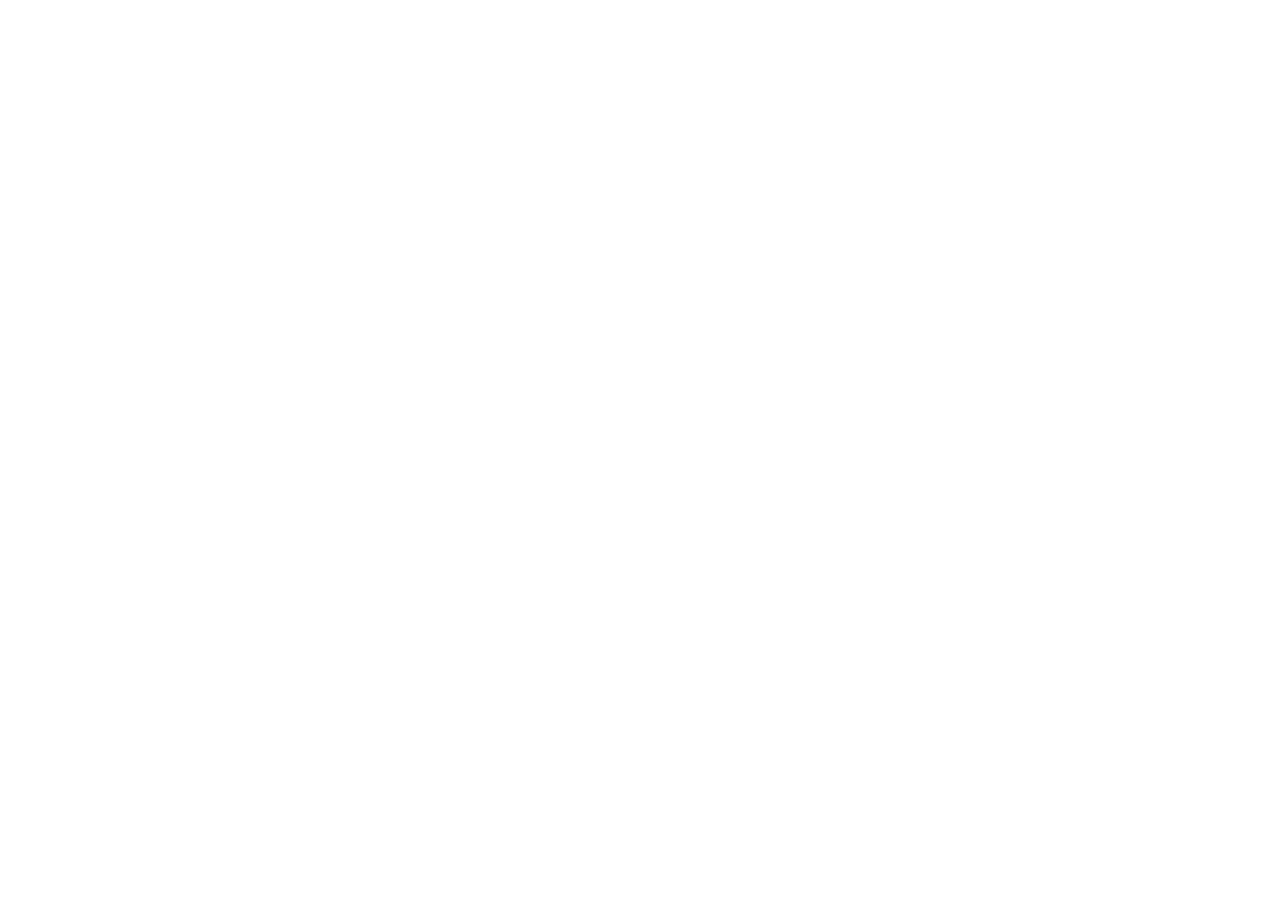
==== index.html @ 362cf35b "初始化项目" ====
<!DOCTYPE html>
<html lang="en">

<head>
    <meta charset="UTF-8">
    <meta http-equiv="X-UA-Compatible" content="IE=edge">
    <meta name="viewport" content="width=device-width, initial-scale=1.0">
    <title>Document</title>
</head>

<body>

</body>

</html>
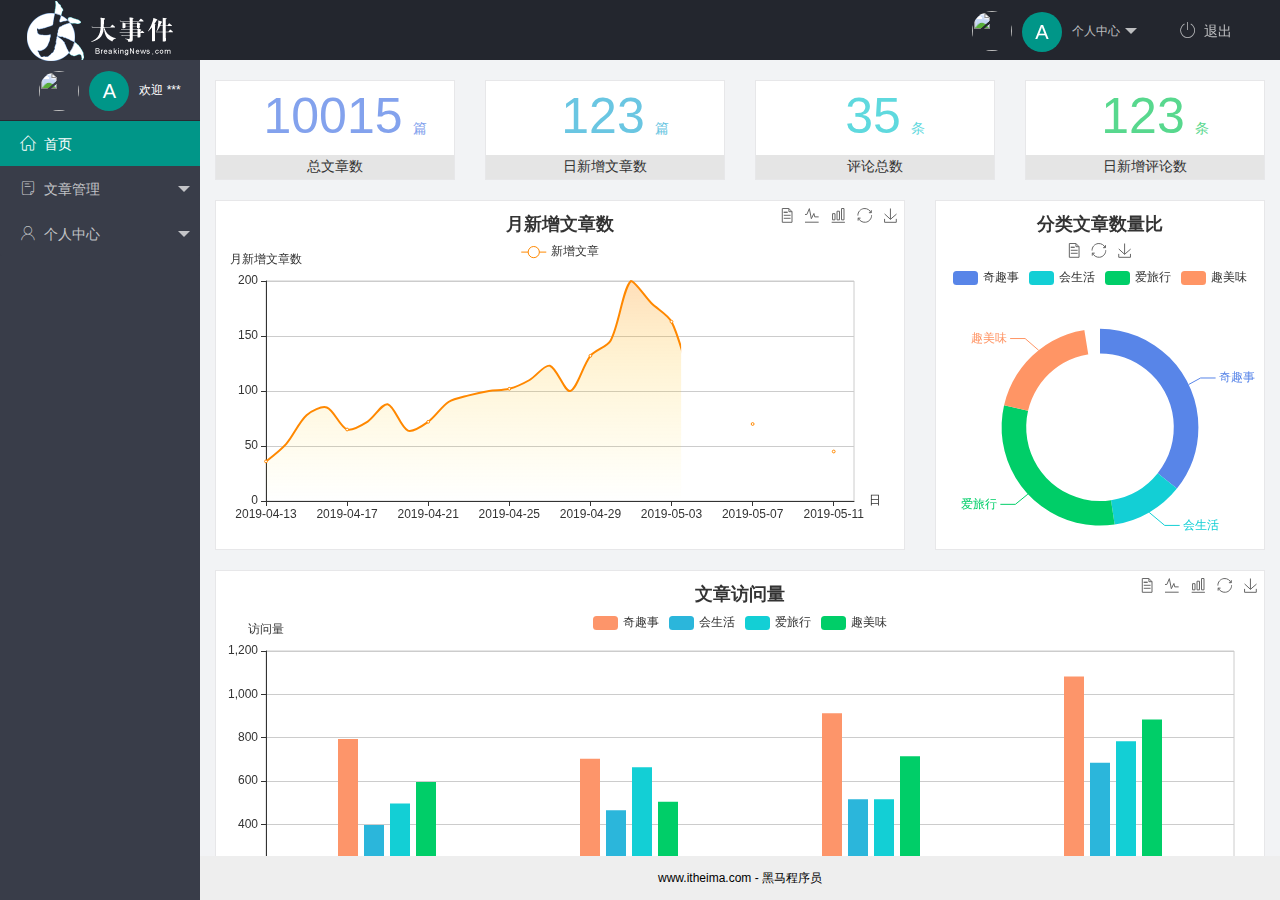
==== commit 5a80732e: "完成主页开发" ====
--- a/index.html
+++ b/index.html
@@ -5,11 +5,94 @@
     <meta charset="UTF-8">
     <meta http-equiv="X-UA-Compatible" content="IE=edge">
     <meta name="viewport" content="width=device-width, initial-scale=1.0">
-    <title>Document</title>
+    <title>后台主页</title>
+    <!-- 引入layui CSS样式 -->
+    <link rel="stylesheet" href="assets/lib/layui/css/layui.css">
+    <!-- 引入第三方字体图标 -->
+    <link rel="stylesheet" href="assets/fonts/iconfont.css">
+    <!-- 引入自己的 CSS -->
+    <link rel="stylesheet" href="assets/css/index.css">
 </head>
 
 <body>
+    <div class="layui-layout layui-layout-admin">
+        <div class="layui-header">
+            <div class="layui-logo">
+                <img src="assets/images/logo.png" alt="">
+            </div>
+            <!-- 头部区域（可配合layui 已有的水平导航） -->
 
+            <ul class="layui-nav layui-layout-right">
+                <li class="layui-nav-item layui-hide layui-show-md-inline-block">
+                    <a href="javascript:;" class="userinfo">
+                        <img src="//tva1.sinaimg.cn/crop.0.0.118.118.180/5db11ff4gw1e77d3nqrv8j203b03cweg.jpg" class="layui-nav-img"><span class="text-avatar">A</span>个人中心
+                    </a>
+                    <dl class="layui-nav-child">
+                        <dd><a href="">基本资料</a></dd>
+                        <dd><a href="">更换头像</a></dd>
+                        <dd><a href="">重置密码</a></dd>
+                    </dl>
+                </li>
+                <li class="layui-nav-item" lay-header-event="menuRight" lay-unselect>
+                    <a href="javascript:;" id="btnLogout">
+                        <i class="layui-icon"><span class="iconfont icon-tuichu"></span>退出</i>
+                    </a>
+                </li>
+            </ul>
+        </div>
+
+        <div class="layui-side layui-bg-black">
+            <div class="layui-side-scroll">
+                <!-- 左侧导航区域（可配合layui已有的垂直导航） -->
+                <!-- 头像 -->
+                <div class="userinfo">
+                    <img src="//tva1.sinaimg.cn/crop.0.0.118.118.180/5db11ff4gw1e77d3nqrv8j203b03cweg.jpg" class="layui-nav-img"><span class="text-avatar">A</span><span id="welcome">欢迎 ***</span>
+                </div>
+                <!-- lay-shrink="all"为互斥效果，即同时只能展开一个子菜单 -->
+                <ul class="layui-nav layui-nav-tree" lay-shrink="all">
+                    <!-- layui-this表示默认选中的菜单 -->
+                    <li class="layui-nav-item layui-this"><a href="home/dashboard.html" target="fm"><span class="iconfont icon-home"></span>首页</a></li>
+                    <li class="layui-nav-item">
+                        <a class="" href="javascript:;"><span class="iconfont icon-16"></span>文章管理</a>
+                        <dl class="layui-nav-child">
+                            <dd><a href="javascript:;"><i class="layui-icon layui-icon-app"></i>文章类别</a></dd>
+                            <dd><a href="javascript:;"><i class="layui-icon layui-icon-app"></i>文章列表</a></dd>
+                            <dd><a href="javascript:;"><i class="layui-icon layui-icon-app"></i>发布文章</a></dd>
+                        </dl>
+                    </li>
+                    <li class="layui-nav-item">
+                        <a href="javascript:;"><span class="iconfont icon-user"></span>个人中心</a>
+                        <dl class="layui-nav-child">
+                            <dd><a href="javascript:;"><i class="layui-icon layui-icon-app"></i>基本资料</a></dd>
+                            <dd><a href="javascript:;"><i class="layui-icon layui-icon-app"></i>更换头像</a></dd>
+                            <dd><a href="javascript:;"><i class="layui-icon layui-icon-app"></i>重置密码</a></dd>
+                        </dl>
+                    </li>
+                </ul>
+            </div>
+        </div>
+
+        <div class="layui-body">
+            <!-- 内容主体区域 -->
+            <!-- 使用iframe标签显示各菜单对应页面内容，默认显示首页内容 -->
+            <iframe name="fm" src="home/dashboard.html" frameborder="0"></iframe>
+        </div>
+
+        <div class="layui-footer">
+            <!-- 底部固定区域 -->
+            www.itheima.com - 黑马程序员
+        </div>
+    </div>
+
+    <!-- 引入layui JS文件 -->
+    <script src="assets/lib/layui/layui.all.js"></script>
+    <!-- 引入jQuery -->
+    <script src="assets/lib/jquery.js"></script>
+    <!-- 引入API根路径位置 JS 文件 -->
+    <!-- 注意：引用位置一定要在jQuery之后，在自己定义的JS之前 -->
+    <script src="assets/js/baseAPI.js"></script>
+    <!-- 引入自己的 JS文件 -->
+    <script src="assets/js/index.js"></script>
 </body>
 
 </html>--- a/assets/lib/layui/css/layui.css
+++ b/assets/lib/layui/css/layui.css
@@ -0,0 +1,2 @@
+/** layui-v2.5.5 MIT License By https://www.layui.com */
+ .layui-inline,img{display:inline-block;vertical-align:middle}h1,h2,h3,h4,h5,h6{font-weight:400}.layui-edge,.layui-header,.layui-inline,.layui-main{position:relative}.layui-body,.layui-edge,.layui-elip{overflow:hidden}.layui-btn,.layui-edge,.layui-inline,img{vertical-align:middle}.layui-btn,.layui-disabled,.layui-icon,.layui-unselect{-moz-user-select:none;-webkit-user-select:none;-ms-user-select:none}.layui-elip,.layui-form-checkbox span,.layui-form-pane .layui-form-label{text-overflow:ellipsis;white-space:nowrap}.layui-breadcrumb,.layui-tree-btnGroup{visibility:hidden}blockquote,body,button,dd,div,dl,dt,form,h1,h2,h3,h4,h5,h6,input,li,ol,p,pre,td,textarea,th,ul{margin:0;padding:0;-webkit-tap-highlight-color:rgba(0,0,0,0)}a:active,a:hover{outline:0}img{border:none}li{list-style:none}table{border-collapse:collapse;border-spacing:0}h4,h5,h6{font-size:100%}button,input,optgroup,option,select,textarea{font-family:inherit;font-size:inherit;font-style:inherit;font-weight:inherit;outline:0}pre{white-space:pre-wrap;white-space:-moz-pre-wrap;white-space:-pre-wrap;white-space:-o-pre-wrap;word-wrap:break-word}body{line-height:24px;font:14px Helvetica Neue,Helvetica,PingFang SC,Tahoma,Arial,sans-serif}hr{height:1px;margin:10px 0;border:0;clear:both}a{color:#333;text-decoration:none}a:hover{color:#777}a cite{font-style:normal;*cursor:pointer}.layui-border-box,.layui-border-box *{box-sizing:border-box}.layui-box,.layui-box *{box-sizing:content-box}.layui-clear{clear:both;*zoom:1}.layui-clear:after{content:'\20';clear:both;*zoom:1;display:block;height:0}.layui-inline{*display:inline;*zoom:1}.layui-edge{display:inline-block;width:0;height:0;border-width:6px;border-style:dashed;border-color:transparent}.layui-edge-top{top:-4px;border-bottom-color:#999;border-bottom-style:solid}.layui-edge-right{border-left-color:#999;border-left-style:solid}.layui-edge-bottom{top:2px;border-top-color:#999;border-top-style:solid}.layui-edge-left{border-right-color:#999;border-right-style:solid}.layui-disabled,.layui-disabled:hover{color:#d2d2d2!important;cursor:not-allowed!important}.layui-circle{border-radius:100%}.layui-show{display:block!important}.layui-hide{display:none!important}@font-face{font-family:layui-icon;src:url(../font/iconfont.eot?v=250);src:url(../font/iconfont.eot?v=250#iefix) format('embedded-opentype'),url(../font/iconfont.woff2?v=250) format('woff2'),url(../font/iconfont.woff?v=250) format('woff'),url(../font/iconfont.ttf?v=250) format('truetype'),url(../font/iconfont.svg?v=250#layui-icon) format('svg')}.layui-icon{font-family:layui-icon!important;font-size:16px;font-style:normal;-webkit-font-smoothing:antialiased;-moz-osx-font-smoothing:grayscale}.layui-icon-reply-fill:before{content:"\e611"}.layui-icon-set-fill:before{content:"\e614"}.layui-icon-menu-fill:before{content:"\e60f"}.layui-icon-search:before{content:"\e615"}.layui-icon-share:before{content:"\e641"}.layui-icon-set-sm:before{content:"\e620"}.layui-icon-engine:before{content:"\e628"}.layui-icon-close:before{content:"\1006"}.layui-icon-close-fill:before{content:"\1007"}.layui-icon-chart-screen:before{content:"\e629"}.layui-icon-star:before{content:"\e600"}.layui-icon-circle-dot:before{content:"\e617"}.layui-icon-chat:before{content:"\e606"}.layui-icon-release:before{content:"\e609"}.layui-icon-list:before{content:"\e60a"}.layui-icon-chart:before{content:"\e62c"}.layui-icon-ok-circle:before{content:"\1005"}.layui-icon-layim-theme:before{content:"\e61b"}.layui-icon-table:before{content:"\e62d"}.layui-icon-right:before{content:"\e602"}.layui-icon-left:before{content:"\e603"}.layui-icon-cart-simple:before{content:"\e698"}.layui-icon-face-cry:before{content:"\e69c"}.layui-icon-face-smile:before{content:"\e6af"}.layui-icon-survey:before{content:"\e6b2"}.layui-icon-tree:before{content:"\e62e"}.layui-icon-upload-circle:before{content:"\e62f"}.layui-icon-add-circle:before{content:"\e61f"}.layui-icon-download-circle:before{content:"\e601"}.layui-icon-templeate-1:before{content:"\e630"}.layui-icon-util:before{content:"\e631"}.layui-icon-face-surprised:before{content:"\e664"}.layui-icon-edit:before{content:"\e642"}.layui-icon-speaker:before{content:"\e645"}.layui-icon-down:before{content:"\e61a"}.layui-icon-file:before{content:"\e621"}.layui-icon-layouts:before{content:"\e632"}.layui-icon-rate-half:before{content:"\e6c9"}.layui-icon-add-circle-fine:before{content:"\e608"}.layui-icon-prev-circle:before{content:"\e633"}.layui-icon-read:before{content:"\e705"}.layui-icon-404:before{content:"\e61c"}.layui-icon-carousel:before{content:"\e634"}.layui-icon-help:before{content:"\e607"}.layui-icon-code-circle:before{content:"\e635"}.layui-icon-water:before{content:"\e636"}.layui-icon-username:before{content:"\e66f"}.layui-icon-find-fill:before{content:"\e670"}.layui-icon-about:before{content:"\e60b"}.layui-icon-location:before{content:"\e715"}.layui-icon-up:before{content:"\e619"}.layui-icon-pause:before{content:"\e651"}.layui-icon-date:before{content:"\e637"}.layui-icon-layim-uploadfile:before{content:"\e61d"}.layui-icon-delete:before{content:"\e640"}.layui-icon-play:before{content:"\e652"}.layui-icon-top:before{content:"\e604"}.layui-icon-friends:before{content:"\e612"}.layui-icon-refresh-3:before{content:"\e9aa"}.layui-icon-ok:before{content:"\e605"}.layui-icon-layer:before{content:"\e638"}.layui-icon-face-smile-fine:before{content:"\e60c"}.layui-icon-dollar:before{content:"\e659"}.layui-icon-group:before{content:"\e613"}.layui-icon-layim-download:before{content:"\e61e"}.layui-icon-picture-fine:before{content:"\e60d"}.layui-icon-link:before{content:"\e64c"}.layui-icon-diamond:before{content:"\e735"}.layui-icon-log:before{content:"\e60e"}.layui-icon-rate-solid:before{content:"\e67a"}.layui-icon-fonts-del:before{content:"\e64f"}.layui-icon-unlink:before{content:"\e64d"}.layui-icon-fonts-clear:before{content:"\e639"}.layui-icon-triangle-r:before{content:"\e623"}.layui-icon-circle:before{content:"\e63f"}.layui-icon-radio:before{content:"\e643"}.layui-icon-align-center:before{content:"\e647"}.layui-icon-align-right:before{content:"\e648"}.layui-icon-align-left:before{content:"\e649"}.layui-icon-loading-1:before{content:"\e63e"}.layui-icon-return:before{content:"\e65c"}.layui-icon-fonts-strong:before{content:"\e62b"}.layui-icon-upload:before{content:"\e67c"}.layui-icon-dialogue:before{content:"\e63a"}.layui-icon-video:before{content:"\e6ed"}.layui-icon-headset:before{content:"\e6fc"}.layui-icon-cellphone-fine:before{content:"\e63b"}.layui-icon-add-1:before{content:"\e654"}.layui-icon-face-smile-b:before{content:"\e650"}.layui-icon-fonts-html:before{content:"\e64b"}.layui-icon-form:before{content:"\e63c"}.layui-icon-cart:before{content:"\e657"}.layui-icon-camera-fill:before{content:"\e65d"}.layui-icon-tabs:before{content:"\e62a"}.layui-icon-fonts-code:before{content:"\e64e"}.layui-icon-fire:before{content:"\e756"}.layui-icon-set:before{content:"\e716"}.layui-icon-fonts-u:before{content:"\e646"}.layui-icon-triangle-d:before{content:"\e625"}.layui-icon-tips:before{content:"\e702"}.layui-icon-picture:before{content:"\e64a"}.layui-icon-more-vertical:before{content:"\e671"}.layui-icon-flag:before{content:"\e66c"}.layui-icon-loading:before{content:"\e63d"}.layui-icon-fonts-i:before{content:"\e644"}.layui-icon-refresh-1:before{content:"\e666"}.layui-icon-rmb:before{content:"\e65e"}.layui-icon-home:before{content:"\e68e"}.layui-icon-user:before{content:"\e770"}.layui-icon-notice:before{content:"\e667"}.layui-icon-login-weibo:before{content:"\e675"}.layui-icon-voice:before{content:"\e688"}.layui-icon-upload-drag:before{content:"\e681"}.layui-icon-login-qq:before{content:"\e676"}.layui-icon-snowflake:before{content:"\e6b1"}.layui-icon-file-b:before{content:"\e655"}.layui-icon-template:before{content:"\e663"}.layui-icon-auz:before{content:"\e672"}.layui-icon-console:before{content:"\e665"}.layui-icon-app:before{content:"\e653"}.layui-icon-prev:before{content:"\e65a"}.layui-icon-website:before{content:"\e7ae"}.layui-icon-next:before{content:"\e65b"}.layui-icon-component:before{content:"\e857"}.layui-icon-more:before{content:"\e65f"}.layui-icon-login-wechat:before{content:"\e677"}.layui-icon-shrink-right:before{content:"\e668"}.layui-icon-spread-left:before{content:"\e66b"}.layui-icon-camera:before{content:"\e660"}.layui-icon-note:before{content:"\e66e"}.layui-icon-refresh:before{content:"\e669"}.layui-icon-female:before{content:"\e661"}.layui-icon-male:before{content:"\e662"}.layui-icon-password:before{content:"\e673"}.layui-icon-senior:before{content:"\e674"}.layui-icon-theme:before{content:"\e66a"}.layui-icon-tread:before{content:"\e6c5"}.layui-icon-praise:before{content:"\e6c6"}.layui-icon-star-fill:before{content:"\e658"}.layui-icon-rate:before{content:"\e67b"}.layui-icon-template-1:before{content:"\e656"}.layui-icon-vercode:before{content:"\e679"}.layui-icon-cellphone:before{content:"\e678"}.layui-icon-screen-full:before{content:"\e622"}.layui-icon-screen-restore:before{content:"\e758"}.layui-icon-cols:before{content:"\e610"}.layui-icon-export:before{content:"\e67d"}.layui-icon-print:before{content:"\e66d"}.layui-icon-slider:before{content:"\e714"}.layui-icon-addition:before{content:"\e624"}.layui-icon-subtraction:before{content:"\e67e"}.layui-icon-service:before{content:"\e626"}.layui-icon-transfer:before{content:"\e691"}.layui-main{width:1140px;margin:0 auto}.layui-header{z-index:1000;height:60px}.layui-header a:hover{transition:all .5s;-webkit-transition:all .5s}.layui-side{position:fixed;left:0;top:0;bottom:0;z-index:999;width:200px;overflow-x:hidden}.layui-side-scroll{position:relative;width:220px;height:100%;overflow-x:hidden}.layui-body{position:absolute;left:200px;right:0;top:0;bottom:0;z-index:998;width:auto;overflow-y:auto;box-sizing:border-box}.layui-layout-body{overflow:hidden}.layui-layout-admin .layui-header{background-color:#23262E}.layui-layout-admin .layui-side{top:60px;width:200px;overflow-x:hidden}.layui-layout-admin .layui-body{position:fixed;top:60px;bottom:44px}.layui-layout-admin .layui-main{width:auto;margin:0 15px}.layui-layout-admin .layui-footer{position:fixed;left:200px;right:0;bottom:0;height:44px;line-height:44px;padding:0 15px;background-color:#eee}.layui-layout-admin .layui-logo{position:absolute;left:0;top:0;width:200px;height:100%;line-height:60px;text-align:center;color:#009688;font-size:16px}.layui-layout-admin .layui-header .layui-nav{background:0 0}.layui-layout-left{position:absolute!important;left:200px;top:0}.layui-layout-right{position:absolute!important;right:0;top:0}.layui-container{position:relative;margin:0 auto;padding:0 15px;box-sizing:border-box}.layui-fluid{position:relative;margin:0 auto;padding:0 15px}.layui-row:after,.layui-row:before{content:'';display:block;clear:both}.layui-col-lg1,.layui-col-lg10,.layui-col-lg11,.layui-col-lg12,.layui-col-lg2,.layui-col-lg3,.layui-col-lg4,.layui-col-lg5,.layui-col-lg6,.layui-col-lg7,.layui-col-lg8,.layui-col-lg9,.layui-col-md1,.layui-col-md10,.layui-col-md11,.layui-col-md12,.layui-col-md2,.layui-col-md3,.layui-col-md4,.layui-col-md5,.layui-col-md6,.layui-col-md7,.layui-col-md8,.layui-col-md9,.layui-col-sm1,.layui-col-sm10,.layui-col-sm11,.layui-col-sm12,.layui-col-sm2,.layui-col-sm3,.layui-col-sm4,.layui-col-sm5,.layui-col-sm6,.layui-col-sm7,.layui-col-sm8,.layui-col-sm9,.layui-col-xs1,.layui-col-xs10,.layui-col-xs11,.layui-col-xs12,.layui-col-xs2,.layui-col-xs3,.layui-col-xs4,.layui-col-xs5,.layui-col-xs6,.layui-col-xs7,.layui-col-xs8,.layui-col-xs9{position:relative;display:block;box-sizing:border-box}.layui-col-xs1,.layui-col-xs10,.layui-col-xs11,.layui-col-xs12,.layui-col-xs2,.layui-col-xs3,.layui-col-xs4,.layui-col-xs5,.layui-col-xs6,.layui-col-xs7,.layui-col-xs8,.layui-col-xs9{float:left}.layui-col-xs1{width:8.33333333%}.layui-col-xs2{width:16.66666667%}.layui-col-xs3{width:25%}.layui-col-xs4{width:33.33333333%}.layui-col-xs5{width:41.66666667%}.layui-col-xs6{width:50%}.layui-col-xs7{width:58.33333333%}.layui-col-xs8{width:66.66666667%}.layui-col-xs9{width:75%}.layui-col-xs10{width:83.33333333%}.layui-col-xs11{width:91.66666667%}.layui-col-xs12{width:100%}.layui-col-xs-offset1{margin-left:8.33333333%}.layui-col-xs-offset2{margin-left:16.66666667%}.layui-col-xs-offset3{margin-left:25%}.layui-col-xs-offset4{margin-left:33.33333333%}.layui-col-xs-offset5{margin-left:41.66666667%}.layui-col-xs-offset6{margin-left:50%}.layui-col-xs-offset7{margin-left:58.33333333%}.layui-col-xs-offset8{margin-left:66.66666667%}.layui-col-xs-offset9{margin-left:75%}.layui-col-xs-offset10{margin-left:83.33333333%}.layui-col-xs-offset11{margin-left:91.66666667%}.layui-col-xs-offset12{margin-left:100%}@media screen and (max-width:768px){.layui-hide-xs{display:none!important}.layui-show-xs-block{display:block!important}.layui-show-xs-inline{display:inline!important}.layui-show-xs-inline-block{display:inline-block!important}}@media screen and (min-width:768px){.layui-container{width:750px}.layui-hide-sm{display:none!important}.layui-show-sm-block{display:block!important}.layui-show-sm-inline{display:inline!important}.layui-show-sm-inline-block{display:inline-block!important}.layui-col-sm1,.layui-col-sm10,.layui-col-sm11,.layui-col-sm12,.layui-col-sm2,.layui-col-sm3,.layui-col-sm4,.layui-col-sm5,.layui-col-sm6,.layui-col-sm7,.layui-col-sm8,.layui-col-sm9{float:left}.layui-col-sm1{width:8.33333333%}.layui-col-sm2{width:16.66666667%}.layui-col-sm3{width:25%}.layui-col-sm4{width:33.33333333%}.layui-col-sm5{width:41.66666667%}.layui-col-sm6{width:50%}.layui-col-sm7{width:58.33333333%}.layui-col-sm8{width:66.66666667%}.layui-col-sm9{width:75%}.layui-col-sm10{width:83.33333333%}.layui-col-sm11{width:91.66666667%}.layui-col-sm12{width:100%}.layui-col-sm-offset1{margin-left:8.33333333%}.layui-col-sm-offset2{margin-left:16.66666667%}.layui-col-sm-offset3{margin-left:25%}.layui-col-sm-offset4{margin-left:33.33333333%}.layui-col-sm-offset5{margin-left:41.66666667%}.layui-col-sm-offset6{margin-left:50%}.layui-col-sm-offset7{margin-left:58.33333333%}.layui-col-sm-offset8{margin-left:66.66666667%}.layui-col-sm-offset9{margin-left:75%}.layui-col-sm-offset10{margin-left:83.33333333%}.layui-col-sm-offset11{margin-left:91.66666667%}.layui-col-sm-offset12{margin-left:100%}}@media screen and (min-width:992px){.layui-container{width:970px}.layui-hide-md{display:none!important}.layui-show-md-block{display:block!important}.layui-show-md-inline{display:inline!important}.layui-show-md-inline-block{display:inline-block!important}.layui-col-md1,.layui-col-md10,.layui-col-md11,.layui-col-md12,.layui-col-md2,.layui-col-md3,.layui-col-md4,.layui-col-md5,.layui-col-md6,.layui-col-md7,.layui-col-md8,.layui-col-md9{float:left}.layui-col-md1{width:8.33333333%}.layui-col-md2{width:16.66666667%}.layui-col-md3{width:25%}.layui-col-md4{width:33.33333333%}.layui-col-md5{width:41.66666667%}.layui-col-md6{width:50%}.layui-col-md7{width:58.33333333%}.layui-col-md8{width:66.66666667%}.layui-col-md9{width:75%}.layui-col-md10{width:83.33333333%}.layui-col-md11{width:91.66666667%}.layui-col-md12{width:100%}.layui-col-md-offset1{margin-left:8.33333333%}.layui-col-md-offset2{margin-left:16.66666667%}.layui-col-md-offset3{margin-left:25%}.layui-col-md-offset4{margin-left:33.33333333%}.layui-col-md-offset5{margin-left:41.66666667%}.layui-col-md-offset6{margin-left:50%}.layui-col-md-offset7{margin-left:58.33333333%}.layui-col-md-offset8{margin-left:66.66666667%}.layui-col-md-offset9{margin-left:75%}.layui-col-md-offset10{margin-left:83.33333333%}.layui-col-md-offset11{margin-left:91.66666667%}.layui-col-md-offset12{margin-left:100%}}@media screen and (min-width:1200px){.layui-container{width:1170px}.layui-hide-lg{display:none!important}.layui-show-lg-block{display:block!important}.layui-show-lg-inline{display:inline!important}.layui-show-lg-inline-block{display:inline-block!important}.layui-col-lg1,.layui-col-lg10,.layui-col-lg11,.layui-col-lg12,.layui-col-lg2,.layui-col-lg3,.layui-col-lg4,.layui-col-lg5,.layui-col-lg6,.layui-col-lg7,.layui-col-lg8,.layui-col-lg9{float:left}.layui-col-lg1{width:8.33333333%}.layui-col-lg2{width:16.66666667%}.layui-col-lg3{width:25%}.layui-col-lg4{width:33.33333333%}.layui-col-lg5{width:41.66666667%}.layui-col-lg6{width:50%}.layui-col-lg7{width:58.33333333%}.layui-col-lg8{width:66.66666667%}.layui-col-lg9{width:75%}.layui-col-lg10{width:83.33333333%}.layui-col-lg11{width:91.66666667%}.layui-col-lg12{width:100%}.layui-col-lg-offset1{margin-left:8.33333333%}.layui-col-lg-offset2{margin-left:16.66666667%}.layui-col-lg-offset3{margin-left:25%}.layui-col-lg-offset4{margin-left:33.33333333%}.layui-col-lg-offset5{margin-left:41.66666667%}.layui-col-lg-offset6{margin-left:50%}.layui-col-lg-offset7{margin-left:58.33333333%}.layui-col-lg-offset8{margin-left:66.66666667%}.layui-col-lg-offset9{margin-left:75%}.layui-col-lg-offset10{margin-left:83.33333333%}.layui-col-lg-offset11{margin-left:91.66666667%}.layui-col-lg-offset12{margin-left:100%}}.layui-col-space1{margin:-.5px}.layui-col-space1>*{padding:.5px}.layui-col-space3{margin:-1.5px}.layui-col-space3>*{padding:1.5px}.layui-col-space5{margin:-2.5px}.layui-col-space5>*{padding:2.5px}.layui-col-space8{margin:-3.5px}.layui-col-space8>*{padding:3.5px}.layui-col-space10{margin:-5px}.layui-col-space10>*{padding:5px}.layui-col-space12{margin:-6px}.layui-col-space12>*{padding:6px}.layui-col-space15{margin:-7.5px}.layui-col-space15>*{padding:7.5px}.layui-col-space18{margin:-9px}.layui-col-space18>*{padding:9px}.layui-col-space20{margin:-10px}.layui-col-space20>*{padding:10px}.layui-col-space22{margin:-11px}.layui-col-space22>*{padding:11px}.layui-col-space25{margin:-12.5px}.layui-col-space25>*{padding:12.5px}.layui-col-space30{margin:-15px}.layui-col-space30>*{padding:15px}.layui-btn,.layui-input,.layui-select,.layui-textarea,.layui-upload-button{outline:0;-webkit-appearance:none;transition:all .3s;-webkit-transition:all .3s;box-sizing:border-box}.layui-elem-quote{margin-bottom:10px;padding:15px;line-height:22px;border-left:5px solid #009688;border-radius:0 2px 2px 0;background-color:#f2f2f2}.layui-quote-nm{border-style:solid;border-width:1px 1px 1px 5px;background:0 0}.layui-elem-field{margin-bottom:10px;padding:0;border-width:1px;border-style:solid}.layui-elem-field legend{margin-left:20px;padding:0 10px;font-size:20px;font-weight:300}.layui-field-title{margin:10px 0 20px;border-width:1px 0 0}.layui-field-box{padding:10px 15px}.layui-field-title .layui-field-box{padding:10px 0}.layui-progress{position:relative;height:6px;border-radius:20px;background-color:#e2e2e2}.layui-progress-bar{position:absolute;left:0;top:0;width:0;max-width:100%;height:6px;border-radius:20px;text-align:right;background-color:#5FB878;transition:all .3s;-webkit-transition:all .3s}.layui-progress-big,.layui-progress-big .layui-progress-bar{height:18px;line-height:18px}.layui-progress-text{position:relative;top:-20px;line-height:18px;font-size:12px;color:#666}.layui-progress-big .layui-progress-text{position:static;padding:0 10px;color:#fff}.layui-collapse{border-width:1px;border-style:solid;border-radius:2px}.layui-colla-content,.layui-colla-item{border-top-width:1px;border-top-style:solid}.layui-colla-item:first-child{border-top:none}.layui-colla-title{position:relative;height:42px;line-height:42px;padding:0 15px 0 35px;color:#333;background-color:#f2f2f2;cursor:pointer;font-size:14px;overflow:hidden}.layui-colla-content{display:none;padding:10px 15px;line-height:22px;color:#666}.layui-colla-icon{position:absolute;left:15px;top:0;font-size:14px}.layui-card{margin-bottom:15px;border-radius:2px;background-color:#fff;box-shadow:0 1px 2px 0 rgba(0,0,0,.05)}.layui-card:last-child{margin-bottom:0}.layui-card-header{position:relative;height:42px;line-height:42px;padding:0 15px;border-bottom:1px solid #f6f6f6;color:#333;border-radius:2px 2px 0 0;font-size:14px}.layui-bg-black,.layui-bg-blue,.layui-bg-cyan,.layui-bg-green,.layui-bg-orange,.layui-bg-red{color:#fff!important}.layui-card-body{position:relative;padding:10px 15px;line-height:24px}.layui-card-body[pad15]{padding:15px}.layui-card-body[pad20]{padding:20px}.layui-card-body .layui-table{margin:5px 0}.layui-card .layui-tab{margin:0}.layui-panel-window{position:relative;padding:15px;border-radius:0;border-top:5px solid #E6E6E6;background-color:#fff}.layui-auxiliar-moving{position:fixed;left:0;right:0;top:0;bottom:0;width:100%;height:100%;background:0 0;z-index:9999999999}.layui-form-label,.layui-form-mid,.layui-form-select,.layui-input-block,.layui-input-inline,.layui-textarea{position:relative}.layui-bg-red{background-color:#FF5722!important}.layui-bg-orange{background-color:#FFB800!important}.layui-bg-green{background-color:#009688!important}.layui-bg-cyan{background-color:#2F4056!important}.layui-bg-blue{background-color:#1E9FFF!important}.layui-bg-black{background-color:#393D49!important}.layui-bg-gray{background-color:#eee!important;color:#666!important}.layui-badge-rim,.layui-colla-content,.layui-colla-item,.layui-collapse,.layui-elem-field,.layui-form-pane .layui-form-item[pane],.layui-form-pane .layui-form-label,.layui-input,.layui-layedit,.layui-layedit-tool,.layui-quote-nm,.layui-select,.layui-tab-bar,.layui-tab-card,.layui-tab-title,.layui-tab-title .layui-this:after,.layui-textarea{border-color:#e6e6e6}.layui-timeline-item:before,hr{background-color:#e6e6e6}.layui-text{line-height:22px;font-size:14px;color:#666}.layui-text h1,.layui-text h2,.layui-text h3{font-weight:500;color:#333}.layui-text h1{font-size:30px}.layui-text h2{font-size:24px}.layui-text h3{font-size:18px}.layui-text a:not(.layui-btn){color:#01AAED}.layui-text a:not(.layui-btn):hover{text-decoration:underline}.layui-text ul{padding:5px 0 5px 15px}.layui-text ul li{margin-top:5px;list-style-type:disc}.layui-text em,.layui-word-aux{color:#999!important;padding:0 5px!important}.layui-btn{display:inline-block;height:38px;line-height:38px;padding:0 18px;background-color:#009688;color:#fff;white-space:nowrap;text-align:center;font-size:14px;border:none;border-radius:2px;cursor:pointer}.layui-btn:hover{opacity:.8;filter:alpha(opacity=80);color:#fff}.layui-btn:active{opacity:1;filter:alpha(opacity=100)}.layui-btn+.layui-btn{margin-left:10px}.layui-btn-container{font-size:0}.layui-btn-container .layui-btn{margin-right:10px;margin-bottom:10px}.layui-btn-container .layui-btn+.layui-btn{margin-left:0}.layui-table .layui-btn-container .layui-btn{margin-bottom:9px}.layui-btn-radius{border-radius:100px}.layui-btn .layui-icon{margin-right:3px;font-size:18px;vertical-align:bottom;vertical-align:middle\9}.layui-btn-primary{border:1px solid #C9C9C9;background-color:#fff;color:#555}.layui-btn-primary:hover{border-color:#009688;color:#333}.layui-btn-normal{background-color:#1E9FFF}.layui-btn-warm{background-color:#FFB800}.layui-btn-danger{background-color:#FF5722}.layui-btn-checked{background-color:#5FB878}.layui-btn-disabled,.layui-btn-disabled:active,.layui-btn-disabled:hover{border:1px solid #e6e6e6;background-color:#FBFBFB;color:#C9C9C9;cursor:not-allowed;opacity:1}.layui-btn-lg{height:44px;line-height:44px;padding:0 25px;font-size:16px}.layui-btn-sm{height:30px;line-height:30px;padding:0 10px;font-size:12px}.layui-btn-sm i{font-size:16px!important}.layui-btn-xs{height:22px;line-height:22px;padding:0 5px;font-size:12px}.layui-btn-xs i{font-size:14px!important}.layui-btn-group{display:inline-block;vertical-align:middle;font-size:0}.layui-btn-group .layui-btn{margin-left:0!important;margin-right:0!important;border-left:1px solid rgba(255,255,255,.5);border-radius:0}.layui-btn-group .layui-btn-primary{border-left:none}.layui-btn-group .layui-btn-primary:hover{border-color:#C9C9C9;color:#009688}.layui-btn-group .layui-btn:first-child{border-left:none;border-radius:2px 0 0 2px}.layui-btn-group .layui-btn-primary:first-child{border-left:1px solid #c9c9c9}.layui-btn-group .layui-btn:last-child{border-radius:0 2px 2px 0}.layui-btn-group .layui-btn+.layui-btn{margin-left:0}.layui-btn-group+.layui-btn-group{margin-left:10px}.layui-btn-fluid{width:100%}.layui-input,.layui-select,.layui-textarea{height:38px;line-height:1.3;line-height:38px\9;border-width:1px;border-style:solid;background-color:#fff;border-radius:2px}.layui-input::-webkit-input-placeholder,.layui-select::-webkit-input-placeholder,.layui-textarea::-webkit-input-placeholder{line-height:1.3}.layui-input,.layui-textarea{display:block;width:100%;padding-left:10px}.layui-input:hover,.layui-textarea:hover{border-color:#D2D2D2!important}.layui-input:focus,.layui-textarea:focus{border-color:#C9C9C9!important}.layui-textarea{min-height:100px;height:auto;line-height:20px;padding:6px 10px;resize:vertical}.layui-select{padding:0 10px}.layui-form input[type=checkbox],.layui-form input[type=radio],.layui-form select{display:none}.layui-form [lay-ignore]{display:initial}.layui-form-item{margin-bottom:15px;clear:both;*zoom:1}.layui-form-item:after{content:'\20';clear:both;*zoom:1;display:block;height:0}.layui-form-label{float:left;display:block;padding:9px 15px;width:80px;font-weight:400;line-height:20px;text-align:right}.layui-form-label-col{display:block;float:none;padding:9px 0;line-height:20px;text-align:left}.layui-form-item .layui-inline{margin-bottom:5px;margin-right:10px}.layui-input-block{margin-left:110px;min-height:36px}.layui-input-inline{display:inline-block;vertical-align:middle}.layui-form-item .layui-input-inline{float:left;width:190px;margin-right:10px}.layui-form-text .layui-input-inline{width:auto}.layui-form-mid{float:left;display:block;padding:9px 0!important;line-height:20px;margin-right:10px}.layui-form-danger+.layui-form-select .layui-input,.layui-form-danger:focus{border-color:#FF5722!important}.layui-form-select .layui-input{padding-right:30px;cursor:pointer}.layui-form-select .layui-edge{position:absolute;right:10px;top:50%;margin-top:-3px;cursor:pointer;border-width:6px;border-top-color:#c2c2c2;border-top-style:solid;transition:all .3s;-webkit-transition:all .3s}.layui-form-select dl{display:none;position:absolute;left:0;top:42px;padding:5px 0;z-index:899;min-width:100%;border:1px solid #d2d2d2;max-height:300px;overflow-y:auto;background-color:#fff;border-radius:2px;box-shadow:0 2px 4px rgba(0,0,0,.12);box-sizing:border-box}.layui-form-select dl dd,.layui-form-select dl dt{padding:0 10px;line-height:36px;white-space:nowrap;overflow:hidden;text-overflow:ellipsis}.layui-form-select dl dt{font-size:12px;color:#999}.layui-form-select dl dd{cursor:pointer}.layui-form-select dl dd:hover{background-color:#f2f2f2;-webkit-transition:.5s all;transition:.5s all}.layui-form-select .layui-select-group dd{padding-left:20px}.layui-form-select dl dd.layui-select-tips{padding-left:10px!important;color:#999}.layui-form-select dl dd.layui-this{background-color:#5FB878;color:#fff}.layui-form-checkbox,.layui-form-select dl dd.layui-disabled{background-color:#fff}.layui-form-selected dl{display:block}.layui-form-checkbox,.layui-form-checkbox *,.layui-form-switch{display:inline-block;vertical-align:middle}.layui-form-selected .layui-edge{margin-top:-9px;-webkit-transform:rotate(180deg);transform:rotate(180deg);margin-top:-3px\9}:root .layui-form-selected .layui-edge{margin-top:-9px\0/IE9}.layui-form-selectup dl{top:auto;bottom:42px}.layui-select-none{margin:5px 0;text-align:center;color:#999}.layui-select-disabled .layui-disabled{border-color:#eee!important}.layui-select-disabled .layui-edge{border-top-color:#d2d2d2}.layui-form-checkbox{position:relative;height:30px;line-height:30px;margin-right:10px;padding-right:30px;cursor:pointer;font-size:0;-webkit-transition:.1s linear;transition:.1s linear;box-sizing:border-box}.layui-form-checkbox span{padding:0 10px;height:100%;font-size:14px;border-radius:2px 0 0 2px;background-color:#d2d2d2;color:#fff;overflow:hidden}.layui-form-checkbox:hover span{background-color:#c2c2c2}.layui-form-checkbox i{position:absolute;right:0;top:0;width:30px;height:28px;border:1px solid #d2d2d2;border-left:none;border-radius:0 2px 2px 0;color:#fff;font-size:20px;text-align:center}.layui-form-checkbox:hover i{border-color:#c2c2c2;color:#c2c2c2}.layui-form-checked,.layui-form-checked:hover{border-color:#5FB878}.layui-form-checked span,.layui-form-checked:hover span{background-color:#5FB878}.layui-form-checked i,.layui-form-checked:hover i{color:#5FB878}.layui-form-item .layui-form-checkbox{margin-top:4px}.layui-form-checkbox[lay-skin=primary]{height:auto!important;line-height:normal!important;min-width:18px;min-height:18px;border:none!important;margin-right:0;padding-left:28px;padding-right:0;background:0 0}.layui-form-checkbox[lay-skin=primary] span{padding-left:0;padding-right:15px;line-height:18px;background:0 0;color:#666}.layui-form-checkbox[lay-skin=primary] i{right:auto;left:0;width:16px;height:16px;line-height:16px;border:1px solid #d2d2d2;font-size:12px;border-radius:2px;background-color:#fff;-webkit-transition:.1s linear;transition:.1s linear}.layui-form-checkbox[lay-skin=primary]:hover i{border-color:#5FB878;color:#fff}.layui-form-checked[lay-skin=primary] i{border-color:#5FB878!important;background-color:#5FB878;color:#fff}.layui-checkbox-disbaled[lay-skin=primary] span{background:0 0!important;color:#c2c2c2}.layui-checkbox-disbaled[lay-skin=primary]:hover i{border-color:#d2d2d2}.layui-form-item .layui-form-checkbox[lay-skin=primary]{margin-top:10px}.layui-form-switch{position:relative;height:22px;line-height:22px;min-width:35px;padding:0 5px;margin-top:8px;border:1px solid #d2d2d2;border-radius:20px;cursor:pointer;background-color:#fff;-webkit-transition:.1s linear;transition:.1s linear}.layui-form-switch i{position:absolute;left:5px;top:3px;width:16px;height:16px;border-radius:20px;background-color:#d2d2d2;-webkit-transition:.1s linear;transition:.1s linear}.layui-form-switch em{position:relative;top:0;width:25px;margin-left:21px;padding:0!important;text-align:center!important;color:#999!important;font-style:normal!important;font-size:12px}.layui-form-onswitch{border-color:#5FB878;background-color:#5FB878}.layui-checkbox-disbaled,.layui-checkbox-disbaled i{border-color:#e2e2e2!important}.layui-form-onswitch i{left:100%;margin-left:-21px;background-color:#fff}.layui-form-onswitch em{margin-left:5px;margin-right:21px;color:#fff!important}.layui-checkbox-disbaled span{background-color:#e2e2e2!important}.layui-checkbox-disbaled:hover i{color:#fff!important}[lay-radio]{display:none}.layui-form-radio,.layui-form-radio *{display:inline-block;vertical-align:middle}.layui-form-radio{line-height:28px;margin:6px 10px 0 0;padding-right:10px;cursor:pointer;font-size:0}.layui-form-radio *{font-size:14px}.layui-form-radio>i{margin-right:8px;font-size:22px;color:#c2c2c2}.layui-form-radio>i:hover,.layui-form-radioed>i{color:#5FB878}.layui-radio-disbaled>i{color:#e2e2e2!important}.layui-form-pane .layui-form-label{width:110px;padding:8px 15px;height:38px;line-height:20px;border-width:1px;border-style:solid;border-radius:2px 0 0 2px;text-align:center;background-color:#FBFBFB;overflow:hidden;box-sizing:border-box}.layui-form-pane .layui-input-inline{margin-left:-1px}.layui-form-pane .layui-input-block{margin-left:110px;left:-1px}.layui-form-pane .layui-input{border-radius:0 2px 2px 0}.layui-form-pane .layui-form-text .layui-form-label{float:none;width:100%;border-radius:2px;box-sizing:border-box;text-align:left}.layui-form-pane .layui-form-text .layui-input-inline{display:block;margin:0;top:-1px;clear:both}.layui-form-pane .layui-form-text .layui-input-block{margin:0;left:0;top:-1px}.layui-form-pane .layui-form-text .layui-textarea{min-height:100px;border-radius:0 0 2px 2px}.layui-form-pane .layui-form-checkbox{margin:4px 0 4px 10px}.layui-form-pane .layui-form-radio,.layui-form-pane .layui-form-switch{margin-top:6px;margin-left:10px}.layui-form-pane .layui-form-item[pane]{position:relative;border-width:1px;border-style:solid}.layui-form-pane .layui-form-item[pane] .layui-form-label{position:absolute;left:0;top:0;height:100%;border-width:0 1px 0 0}.layui-form-pane .layui-form-item[pane] .layui-input-inline{margin-left:110px}@media screen and (max-width:450px){.layui-form-item .layui-form-label{text-overflow:ellipsis;overflow:hidden;white-space:nowrap}.layui-form-item .layui-inline{display:block;margin-right:0;margin-bottom:20px;clear:both}.layui-form-item .layui-inline:after{content:'\20';clear:both;display:block;height:0}.layui-form-item .layui-input-inline{display:block;float:none;left:-3px;width:auto;margin:0 0 10px 112px}.layui-form-item .layui-input-inline+.layui-form-mid{margin-left:110px;top:-5px;padding:0}.layui-form-item .layui-form-checkbox{margin-right:5px;margin-bottom:5px}}.layui-layedit{border-width:1px;border-style:solid;border-radius:2px}.layui-layedit-tool{padding:3px 5px;border-bottom-width:1px;border-bottom-style:solid;font-size:0}.layedit-tool-fixed{position:fixed;top:0;border-top:1px solid #e2e2e2}.layui-layedit-tool .layedit-tool-mid,.layui-layedit-tool .layui-icon{display:inline-block;vertical-align:middle;text-align:center;font-size:14px}.layui-layedit-tool .layui-icon{position:relative;width:32px;height:30px;line-height:30px;margin:3px 5px;color:#777;cursor:pointer;border-radius:2px}.layui-layedit-tool .layui-icon:hover{color:#393D49}.layui-layedit-tool .layui-icon:active{color:#000}.layui-layedit-tool .layedit-tool-active{background-color:#e2e2e2;color:#000}.layui-layedit-tool .layui-disabled,.layui-layedit-tool .layui-disabled:hover{color:#d2d2d2;cursor:not-allowed}.layui-layedit-tool .layedit-tool-mid{width:1px;height:18px;margin:0 10px;background-color:#d2d2d2}.layedit-tool-html{width:50px!important;font-size:30px!important}.layedit-tool-b,.layedit-tool-code,.layedit-tool-help{font-size:16px!important}.layedit-tool-d,.layedit-tool-face,.layedit-tool-image,.layedit-tool-unlink{font-size:18px!important}.layedit-tool-image input{position:absolute;font-size:0;left:0;top:0;width:100%;height:100%;opacity:.01;filter:Alpha(opacity=1);cursor:pointer}.layui-layedit-iframe iframe{display:block;width:100%}#LAY_layedit_code{overflow:hidden}.layui-laypage{display:inline-block;*display:inline;*zoom:1;vertical-align:middle;margin:10px 0;font-size:0}.layui-laypage>a:first-child,.layui-laypage>a:first-child em{border-radius:2px 0 0 2px}.layui-laypage>a:last-child,.layui-laypage>a:last-child em{border-radius:0 2px 2px 0}.layui-laypage>:first-child{margin-left:0!important}.layui-laypage>:last-child{margin-right:0!important}.layui-laypage a,.layui-laypage button,.layui-laypage input,.layui-laypage select,.layui-laypage span{border:1px solid #e2e2e2}.layui-laypage a,.layui-laypage span{display:inline-block;*display:inline;*zoom:1;vertical-align:middle;padding:0 15px;height:28px;line-height:28px;margin:0 -1px 5px 0;background-color:#fff;color:#333;font-size:12px}.layui-flow-more a *,.layui-laypage input,.layui-table-view select[lay-ignore]{display:inline-block}.layui-laypage a:hover{color:#009688}.layui-laypage em{font-style:normal}.layui-laypage .layui-laypage-spr{color:#999;font-weight:700}.layui-laypage a{text-decoration:none}.layui-laypage .layui-laypage-curr{position:relative}.layui-laypage .layui-laypage-curr em{position:relative;color:#fff}.layui-laypage .layui-laypage-curr .layui-laypage-em{position:absolute;left:-1px;top:-1px;padding:1px;width:100%;height:100%;background-color:#009688}.layui-laypage-em{border-radius:2px}.layui-laypage-next em,.layui-laypage-prev em{font-family:Sim sun;font-size:16px}.layui-laypage .layui-laypage-count,.layui-laypage .layui-laypage-limits,.layui-laypage .layui-laypage-refresh,.layui-laypage .layui-laypage-skip{margin-left:10px;margin-right:10px;padding:0;border:none}.layui-laypage .layui-laypage-limits,.layui-laypage .layui-laypage-refresh{vertical-align:top}.layui-laypage .layui-laypage-refresh i{font-size:18px;cursor:pointer}.layui-laypage select{height:22px;padding:3px;border-radius:2px;cursor:pointer}.layui-laypage .layui-laypage-skip{height:30px;line-height:30px;color:#999}.layui-laypage button,.layui-laypage input{height:30px;line-height:30px;border-radius:2px;vertical-align:top;background-color:#fff;box-sizing:border-box}.layui-laypage input{width:40px;margin:0 10px;padding:0 3px;text-align:center}.layui-laypage input:focus,.layui-laypage select:focus{border-color:#009688!important}.layui-laypage button{margin-left:10px;padding:0 10px;cursor:pointer}.layui-table,.layui-table-view{margin:10px 0}.layui-flow-more{margin:10px 0;text-align:center;color:#999;font-size:14px}.layui-flow-more a{height:32px;line-height:32px}.layui-flow-more a *{vertical-align:top}.layui-flow-more a cite{padding:0 20px;border-radius:3px;background-color:#eee;color:#333;font-style:normal}.layui-flow-more a cite:hover{opacity:.8}.layui-flow-more a i{font-size:30px;color:#737383}.layui-table{width:100%;background-color:#fff;color:#666}.layui-table tr{transition:all .3s;-webkit-transition:all .3s}.layui-table th{text-align:left;font-weight:400}.layui-table tbody tr:hover,.layui-table thead tr,.layui-table-click,.layui-table-header,.layui-table-hover,.layui-table-mend,.layui-table-patch,.layui-table-tool,.layui-table-total,.layui-table-total tr,.layui-table[lay-even] tr:nth-child(even){background-color:#f2f2f2}.layui-table td,.layui-table th,.layui-table-col-set,.layui-table-fixed-r,.layui-table-grid-down,.layui-table-header,.layui-table-page,.layui-table-tips-main,.layui-table-tool,.layui-table-total,.layui-table-view,.layui-table[lay-skin=line],.layui-table[lay-skin=row]{border-width:1px;border-style:solid;border-color:#e6e6e6}.layui-table td,.layui-table th{position:relative;padding:9px 15px;min-height:20px;line-height:20px;font-size:14px}.layui-table[lay-skin=line] td,.layui-table[lay-skin=line] th{border-width:0 0 1px}.layui-table[lay-skin=row] td,.layui-table[lay-skin=row] th{border-width:0 1px 0 0}.layui-table[lay-skin=nob] td,.layui-table[lay-skin=nob] th{border:none}.layui-table img{max-width:100px}.layui-table[lay-size=lg] td,.layui-table[lay-size=lg] th{padding:15px 30px}.layui-table-view .layui-table[lay-size=lg] .layui-table-cell{height:40px;line-height:40px}.layui-table[lay-size=sm] td,.layui-table[lay-size=sm] th{font-size:12px;padding:5px 10px}.layui-table-view .layui-table[lay-size=sm] .layui-table-cell{height:20px;line-height:20px}.layui-table[lay-data]{display:none}.layui-table-box{position:relative;overflow:hidden}.layui-table-view .layui-table{position:relative;width:auto;margin:0}.layui-table-view .layui-table[lay-skin=line]{border-width:0 1px 0 0}.layui-table-view .layui-table[lay-skin=row]{border-width:0 0 1px}.layui-table-view .layui-table td,.layui-table-view .layui-table th{padding:5px 0;border-top:none;border-left:none}.layui-table-view .layui-table th.layui-unselect .layui-table-cell span{cursor:pointer}.layui-table-view .layui-table td{cursor:default}.layui-table-view .layui-table td[data-edit=text]{cursor:text}.layui-table-view .layui-form-checkbox[lay-skin=primary] i{width:18px;height:18px}.layui-table-view .layui-form-radio{line-height:0;padding:0}.layui-table-view .layui-form-radio>i{margin:0;font-size:20px}.layui-table-init{position:absolute;left:0;top:0;width:100%;height:100%;text-align:center;z-index:110}.layui-table-init .layui-icon{position:absolute;left:50%;top:50%;margin:-15px 0 0 -15px;font-size:30px;color:#c2c2c2}.layui-table-header{border-width:0 0 1px;overflow:hidden}.layui-table-header .layui-table{margin-bottom:-1px}.layui-table-tool .layui-inline[lay-event]{position:relative;width:26px;height:26px;padding:5px;line-height:16px;margin-right:10px;text-align:center;color:#333;border:1px solid #ccc;cursor:pointer;-webkit-transition:.5s all;transition:.5s all}.layui-table-tool .layui-inline[lay-event]:hover{border:1px solid #999}.layui-table-tool-temp{padding-right:120px}.layui-table-tool-self{position:absolute;right:17px;top:10px}.layui-table-tool .layui-table-tool-self .layui-inline[lay-event]{margin:0 0 0 10px}.layui-table-tool-panel{position:absolute;top:29px;left:-1px;padding:5px 0;min-width:150px;min-height:40px;border:1px solid #d2d2d2;text-align:left;overflow-y:auto;background-color:#fff;box-shadow:0 2px 4px rgba(0,0,0,.12)}.layui-table-cell,.layui-table-tool-panel li{overflow:hidden;text-overflow:ellipsis;white-space:nowrap}.layui-table-tool-panel li{padding:0 10px;line-height:30px;-webkit-transition:.5s all;transition:.5s all}.layui-table-tool-panel li .layui-form-checkbox[lay-skin=primary]{width:100%;padding-left:28px}.layui-table-tool-panel li:hover{background-color:#f2f2f2}.layui-table-tool-panel li .layui-form-checkbox[lay-skin=primary] i{position:absolute;left:0;top:0}.layui-table-tool-panel li .layui-form-checkbox[lay-skin=primary] span{padding:0}.layui-table-tool .layui-table-tool-self .layui-table-tool-panel{left:auto;right:-1px}.layui-table-col-set{position:absolute;right:0;top:0;width:20px;height:100%;border-width:0 0 0 1px;background-color:#fff}.layui-table-sort{width:10px;height:20px;margin-left:5px;cursor:pointer!important}.layui-table-sort .layui-edge{position:absolute;left:5px;border-width:5px}.layui-table-sort .layui-table-sort-asc{top:3px;border-top:none;border-bottom-style:solid;border-bottom-color:#b2b2b2}.layui-table-sort .layui-table-sort-asc:hover{border-bottom-color:#666}.layui-table-sort .layui-table-sort-desc{bottom:5px;border-bottom:none;border-top-style:solid;border-top-color:#b2b2b2}.layui-table-sort .layui-table-sort-desc:hover{border-top-color:#666}.layui-table-sort[lay-sort=asc] .layui-table-sort-asc{border-bottom-color:#000}.layui-table-sort[lay-sort=desc] .layui-table-sort-desc{border-top-color:#000}.layui-table-cell{height:28px;line-height:28px;padding:0 15px;position:relative;box-sizing:border-box}.layui-table-cell .layui-form-checkbox[lay-skin=primary]{top:-1px;padding:0}.layui-table-cell .layui-table-link{color:#01AAED}.laytable-cell-checkbox,.laytable-cell-numbers,.laytable-cell-radio,.laytable-cell-space{padding:0;text-align:center}.layui-table-body{position:relative;overflow:auto;margin-right:-1px;margin-bottom:-1px}.layui-table-body .layui-none{line-height:26px;padding:15px;text-align:center;color:#999}.layui-table-fixed{position:absolute;left:0;top:0;z-index:101}.layui-table-fixed .layui-table-body{overflow:hidden}.layui-table-fixed-l{box-shadow:0 -1px 8px rgba(0,0,0,.08)}.layui-table-fixed-r{left:auto;right:-1px;border-width:0 0 0 1px;box-shadow:-1px 0 8px rgba(0,0,0,.08)}.layui-table-fixed-r .layui-table-header{position:relative;overflow:visible}.layui-table-mend{position:absolute;right:-49px;top:0;height:100%;width:50px}.layui-table-tool{position:relative;z-index:890;width:100%;min-height:50px;line-height:30px;padding:10px 15px;border-width:0 0 1px}.layui-table-tool .layui-btn-container{margin-bottom:-10px}.layui-table-page,.layui-table-total{border-width:1px 0 0;margin-bottom:-1px;overflow:hidden}.layui-table-page{position:relative;width:100%;padding:7px 7px 0;height:41px;font-size:12px;white-space:nowrap}.layui-table-page>div{height:26px}.layui-table-page .layui-laypage{margin:0}.layui-table-page .layui-laypage a,.layui-table-page .layui-laypage span{height:26px;line-height:26px;margin-bottom:10px;border:none;background:0 0}.layui-table-page .layui-laypage a,.layui-table-page .layui-laypage span.layui-laypage-curr{padding:0 12px}.layui-table-page .layui-laypage span{margin-left:0;padding:0}.layui-table-page .layui-laypage .layui-laypage-prev{margin-left:-7px!important}.layui-table-page .layui-laypage .layui-laypage-curr .layui-laypage-em{left:0;top:0;padding:0}.layui-table-page .layui-laypage button,.layui-table-page .layui-laypage input{height:26px;line-height:26px}.layui-table-page .layui-laypage input{width:40px}.layui-table-page .layui-laypage button{padding:0 10px}.layui-table-page select{height:18px}.layui-table-patch .layui-table-cell{padding:0;width:30px}.layui-table-edit{position:absolute;left:0;top:0;width:100%;height:100%;padding:0 14px 1px;border-radius:0;box-shadow:1px 1px 20px rgba(0,0,0,.15)}.layui-table-edit:focus{border-color:#5FB878!important}select.layui-table-edit{padding:0 0 0 10px;border-color:#C9C9C9}.layui-table-view .layui-form-checkbox,.layui-table-view .layui-form-radio,.layui-table-view .layui-form-switch{top:0;margin:0;box-sizing:content-box}.layui-table-view .layui-form-checkbox{top:-1px;height:26px;line-height:26px}.layui-table-view .layui-form-checkbox i{height:26px}.layui-table-grid .layui-table-cell{overflow:visible}.layui-table-grid-down{position:absolute;top:0;right:0;width:26px;height:100%;padding:5px 0;border-width:0 0 0 1px;text-align:center;background-color:#fff;color:#999;cursor:pointer}.layui-table-grid-down .layui-icon{position:absolute;top:50%;left:50%;margin:-8px 0 0 -8px}.layui-table-grid-down:hover{background-color:#fbfbfb}body .layui-table-tips .layui-layer-content{background:0 0;padding:0;box-shadow:0 1px 6px rgba(0,0,0,.12)}.layui-table-tips-main{margin:-44px 0 0 -1px;max-height:150px;padding:8px 15px;font-size:14px;overflow-y:scroll;background-color:#fff;color:#666}.layui-table-tips-c{position:absolute;right:-3px;top:-13px;width:20px;height:20px;padding:3px;cursor:pointer;background-color:#666;border-radius:50%;color:#fff}.layui-table-tips-c:hover{background-color:#777}.layui-table-tips-c:before{position:relative;right:-2px}.layui-upload-file{display:none!important;opacity:.01;filter:Alpha(opacity=1)}.layui-upload-drag,.layui-upload-form,.layui-upload-wrap{display:inline-block}.layui-upload-list{margin:10px 0}.layui-upload-choose{padding:0 10px;color:#999}.layui-upload-drag{position:relative;padding:30px;border:1px dashed #e2e2e2;background-color:#fff;text-align:center;cursor:pointer;color:#999}.layui-upload-drag .layui-icon{font-size:50px;color:#009688}.layui-upload-drag[lay-over]{border-color:#009688}.layui-upload-iframe{position:absolute;width:0;height:0;border:0;visibility:hidden}.layui-upload-wrap{position:relative;vertical-align:middle}.layui-upload-wrap .layui-upload-file{display:block!important;position:absolute;left:0;top:0;z-index:10;font-size:100px;width:100%;height:100%;opacity:.01;filter:Alpha(opacity=1);cursor:pointer}.layui-transfer-active,.layui-transfer-box{display:inline-block;vertical-align:middle}.layui-transfer-box,.layui-transfer-header,.layui-transfer-search{border-width:0;border-style:solid;border-color:#e6e6e6}.layui-transfer-box{position:relative;border-width:1px;width:200px;height:360px;border-radius:2px;background-color:#fff}.layui-transfer-box .layui-form-checkbox{width:100%;margin:0!important}.layui-transfer-header{height:38px;line-height:38px;padding:0 10px;border-bottom-width:1px}.layui-transfer-search{position:relative;padding:10px;border-bottom-width:1px}.layui-transfer-search .layui-input{height:32px;padding-left:30px;font-size:12px}.layui-transfer-search .layui-icon-search{position:absolute;left:20px;top:50%;margin-top:-8px;color:#666}.layui-transfer-active{margin:0 15px}.layui-transfer-active .layui-btn{display:block;margin:0;padding:0 15px;background-color:#5FB878;border-color:#5FB878;color:#fff}.layui-transfer-active .layui-btn-disabled{background-color:#FBFBFB;border-color:#e6e6e6;color:#C9C9C9}.layui-transfer-active .layui-btn:first-child{margin-bottom:15px}.layui-transfer-active .layui-btn .layui-icon{margin:0;font-size:14px!important}.layui-transfer-data{padding:5px 0;overflow:auto}.layui-transfer-data li{height:32px;line-height:32px;padding:0 10px}.layui-transfer-data li:hover{background-color:#f2f2f2;transition:.5s all}.layui-transfer-data .layui-none{padding:15px 10px;text-align:center;color:#999}.layui-nav{position:relative;padding:0 20px;background-color:#393D49;color:#fff;border-radius:2px;font-size:0;box-sizing:border-box}.layui-nav *{font-size:14px}.layui-nav .layui-nav-item{position:relative;display:inline-block;*display:inline;*zoom:1;vertical-align:middle;line-height:60px}.layui-nav .layui-nav-item a{display:block;padding:0 20px;color:#fff;color:rgba(255,255,255,.7);transition:all .3s;-webkit-transition:all .3s}.layui-nav .layui-this:after,.layui-nav-bar,.layui-nav-tree .layui-nav-itemed:after{position:absolute;left:0;top:0;width:0;height:5px;background-color:#5FB878;transition:all .2s;-webkit-transition:all .2s}.layui-nav-bar{z-index:1000}.layui-nav .layui-nav-item a:hover,.layui-nav .layui-this a{color:#fff}.layui-nav .layui-this:after{content:'';top:auto;bottom:0;width:100%}.layui-nav-img{width:30px;height:30px;margin-right:10px;border-radius:50%}.layui-nav .layui-nav-more{content:'';width:0;height:0;border-style:solid dashed dashed;border-color:#fff transparent transparent;overflow:hidden;cursor:pointer;transition:all .2s;-webkit-transition:all .2s;position:absolute;top:50%;right:3px;margin-top:-3px;border-width:6px;border-top-color:rgba(255,255,255,.7)}.layui-nav .layui-nav-mored,.layui-nav-itemed>a .layui-nav-more{margin-top:-9px;border-style:dashed dashed solid;border-color:transparent transparent #fff}.layui-nav-child{display:none;position:absolute;left:0;top:65px;min-width:100%;line-height:36px;padding:5px 0;box-shadow:0 2px 4px rgba(0,0,0,.12);border:1px solid #d2d2d2;background-color:#fff;z-index:100;border-radius:2px;white-space:nowrap}.layui-nav .layui-nav-child a{color:#333}.layui-nav .layui-nav-child a:hover{background-color:#f2f2f2;color:#000}.layui-nav-child dd{position:relative}.layui-nav .layui-nav-child dd.layui-this a,.layui-nav-child dd.layui-this{background-color:#5FB878;color:#fff}.layui-nav-child dd.layui-this:after{display:none}.layui-nav-tree{width:200px;padding:0}.layui-nav-tree .layui-nav-item{display:block;width:100%;line-height:45px}.layui-nav-tree .layui-nav-item a{position:relative;height:45px;line-height:45px;text-overflow:ellipsis;overflow:hidden;white-space:nowrap}.layui-nav-tree .layui-nav-item a:hover{background-color:#4E5465}.layui-nav-tree .layui-nav-bar{width:5px;height:0;background-color:#009688}.layui-nav-tree .layui-nav-child dd.layui-this,.layui-nav-tree .layui-nav-child dd.layui-this a,.layui-nav-tree .layui-this,.layui-nav-tree .layui-this>a,.layui-nav-tree .layui-this>a:hover{background-color:#009688;color:#fff}.layui-nav-tree .layui-this:after{display:none}.layui-nav-itemed>a,.layui-nav-tree .layui-nav-title a,.layui-nav-tree .layui-nav-title a:hover{color:#fff!important}.layui-nav-tree .layui-nav-child{position:relative;z-index:0;top:0;border:none;box-shadow:none}.layui-nav-tree .layui-nav-child a{height:40px;line-height:40px;color:#fff;color:rgba(255,255,255,.7)}.layui-nav-tree .layui-nav-child,.layui-nav-tree .layui-nav-child a:hover{background:0 0;color:#fff}.layui-nav-tree .layui-nav-more{right:10px}.layui-nav-itemed>.layui-nav-child{display:block;padding:0;background-color:rgba(0,0,0,.3)!important}.layui-nav-itemed>.layui-nav-child>.layui-this>.layui-nav-child{display:block}.layui-nav-side{position:fixed;top:0;bottom:0;left:0;overflow-x:hidden;z-index:999}.layui-bg-blue .layui-nav-bar,.layui-bg-blue .layui-nav-itemed:after,.layui-bg-blue .layui-this:after{background-color:#93D1FF}.layui-bg-blue .layui-nav-child dd.layui-this{background-color:#1E9FFF}.layui-bg-blue .layui-nav-itemed>a,.layui-nav-tree.layui-bg-blue .layui-nav-title a,.layui-nav-tree.layui-bg-blue .layui-nav-title a:hover{background-color:#007DDB!important}.layui-breadcrumb{font-size:0}.layui-breadcrumb>*{font-size:14px}.layui-breadcrumb a{color:#999!important}.layui-breadcrumb a:hover{color:#5FB878!important}.layui-breadcrumb a cite{color:#666;font-style:normal}.layui-breadcrumb span[lay-separator]{margin:0 10px;color:#999}.layui-tab{margin:10px 0;text-align:left!important}.layui-tab[overflow]>.layui-tab-title{overflow:hidden}.layui-tab-title{position:relative;left:0;height:40px;white-space:nowrap;font-size:0;border-bottom-width:1px;border-bottom-style:solid;transition:all .2s;-webkit-transition:all .2s}.layui-tab-title li{display:inline-block;*display:inline;*zoom:1;vertical-align:middle;font-size:14px;transition:all .2s;-webkit-transition:all .2s;position:relative;line-height:40px;min-width:65px;padding:0 15px;text-align:center;cursor:pointer}.layui-tab-title li a{display:block}.layui-tab-title .layui-this{color:#000}.layui-tab-title .layui-this:after{position:absolute;left:0;top:0;content:'';width:100%;height:41px;border-width:1px;border-style:solid;border-bottom-color:#fff;border-radius:2px 2px 0 0;box-sizing:border-box;pointer-events:none}.layui-tab-bar{position:absolute;right:0;top:0;z-index:10;width:30px;height:39px;line-height:39px;border-width:1px;border-style:solid;border-radius:2px;text-align:center;background-color:#fff;cursor:pointer}.layui-tab-bar .layui-icon{position:relative;display:inline-block;top:3px;transition:all .3s;-webkit-transition:all .3s}.layui-tab-item{display:none}.layui-tab-more{padding-right:30px;height:auto!important;white-space:normal!important}.layui-tab-more li.layui-this:after{border-bottom-color:#e2e2e2;border-radius:2px}.layui-tab-more .layui-tab-bar .layui-icon{top:-2px;top:3px\9;-webkit-transform:rotate(180deg);transform:rotate(180deg)}:root .layui-tab-more .layui-tab-bar .layui-icon{top:-2px\0/IE9}.layui-tab-content{padding:10px}.layui-tab-title li .layui-tab-close{position:relative;display:inline-block;width:18px;height:18px;line-height:20px;margin-left:8px;top:1px;text-align:center;font-size:14px;color:#c2c2c2;transition:all .2s;-webkit-transition:all .2s}.layui-tab-title li .layui-tab-close:hover{border-radius:2px;background-color:#FF5722;color:#fff}.layui-tab-brief>.layui-tab-title .layui-this{color:#009688}.layui-tab-brief>.layui-tab-more li.layui-this:after,.layui-tab-brief>.layui-tab-title .layui-this:after{border:none;border-radius:0;border-bottom:2px solid #5FB878}.layui-tab-brief[overflow]>.layui-tab-title .layui-this:after{top:-1px}.layui-tab-card{border-width:1px;border-style:solid;border-radius:2px;box-shadow:0 2px 5px 0 rgba(0,0,0,.1)}.layui-tab-card>.layui-tab-title{background-color:#f2f2f2}.layui-tab-card>.layui-tab-title li{margin-right:-1px;margin-left:-1px}.layui-tab-card>.layui-tab-title .layui-this{background-color:#fff}.layui-tab-card>.layui-tab-title .layui-this:after{border-top:none;border-width:1px;border-bottom-color:#fff}.layui-tab-card>.layui-tab-title .layui-tab-bar{height:40px;line-height:40px;border-radius:0;border-top:none;border-right:none}.layui-tab-card>.layui-tab-more .layui-this{background:0 0;color:#5FB878}.layui-tab-card>.layui-tab-more .layui-this:after{border:none}.layui-timeline{padding-left:5px}.layui-timeline-item{position:relative;padding-bottom:20px}.layui-timeline-axis{position:absolute;left:-5px;top:0;z-index:10;width:20px;height:20px;line-height:20px;background-color:#fff;color:#5FB878;border-radius:50%;text-align:center;cursor:pointer}.layui-timeline-axis:hover{color:#FF5722}.layui-timeline-item:before{content:'';position:absolute;left:5px;top:0;z-index:0;width:1px;height:100%}.layui-timeline-item:last-child:before{display:none}.layui-timeline-item:first-child:before{display:block}.layui-timeline-content{padding-left:25px}.layui-timeline-title{position:relative;margin-bottom:10px}.layui-badge,.layui-badge-dot,.layui-badge-rim{position:relative;display:inline-block;padding:0 6px;font-size:12px;text-align:center;background-color:#FF5722;color:#fff;border-radius:2px}.layui-badge{height:18px;line-height:18px}.layui-badge-dot{width:8px;height:8px;padding:0;border-radius:50%}.layui-badge-rim{height:18px;line-height:18px;border-width:1px;border-style:solid;background-color:#fff;color:#666}.layui-btn .layui-badge,.layui-btn .layui-badge-dot{margin-left:5px}.layui-nav .layui-badge,.layui-nav .layui-badge-dot{position:absolute;top:50%;margin:-8px 6px 0}.layui-tab-title .layui-badge,.layui-tab-title .layui-badge-dot{left:5px;top:-2px}.layui-carousel{position:relative;left:0;top:0;background-color:#f8f8f8}.layui-carousel>[carousel-item]{position:relative;width:100%;height:100%;overflow:hidden}.layui-carousel>[carousel-item]:before{position:absolute;content:'\e63d';left:50%;top:50%;width:100px;line-height:20px;margin:-10px 0 0 -50px;text-align:center;color:#c2c2c2;font-family:layui-icon!important;font-size:30px;font-style:normal;-webkit-font-smoothing:antialiased;-moz-osx-font-smoothing:grayscale}.layui-carousel>[carousel-item]>*{display:none;position:absolute;left:0;top:0;width:100%;height:100%;background-color:#f8f8f8;transition-duration:.3s;-webkit-transition-duration:.3s}.layui-carousel-updown>*{-webkit-transition:.3s ease-in-out up;transition:.3s ease-in-out up}.layui-carousel-arrow{display:none\9;opacity:0;position:absolute;left:10px;top:50%;margin-top:-18px;width:36px;height:36px;line-height:36px;text-align:center;font-size:20px;border:0;border-radius:50%;background-color:rgba(0,0,0,.2);color:#fff;-webkit-transition-duration:.3s;transition-duration:.3s;cursor:pointer}.layui-carousel-arrow[lay-type=add]{left:auto!important;right:10px}.layui-carousel:hover .layui-carousel-arrow[lay-type=add],.layui-carousel[lay-arrow=always] .layui-carousel-arrow[lay-type=add]{right:20px}.layui-carousel[lay-arrow=always] .layui-carousel-arrow{opacity:1;left:20px}.layui-carousel[lay-arrow=none] .layui-carousel-arrow{display:none}.layui-carousel-arrow:hover,.layui-carousel-ind ul:hover{background-color:rgba(0,0,0,.35)}.layui-carousel:hover .layui-carousel-arrow{display:block\9;opacity:1;left:20px}.layui-carousel-ind{position:relative;top:-35px;width:100%;line-height:0!important;text-align:center;font-size:0}.layui-carousel[lay-indicator=outside]{margin-bottom:30px}.layui-carousel[lay-indicator=outside] .layui-carousel-ind{top:10px}.layui-carousel[lay-indicator=outside] .layui-carousel-ind ul{background-color:rgba(0,0,0,.5)}.layui-carousel[lay-indicator=none] .layui-carousel-ind{display:none}.layui-carousel-ind ul{display:inline-block;padding:5px;background-color:rgba(0,0,0,.2);border-radius:10px;-webkit-transition-duration:.3s;transition-duration:.3s}.layui-carousel-ind li{display:inline-block;width:10px;height:10px;margin:0 3px;font-size:14px;background-color:#e2e2e2;background-color:rgba(255,255,255,.5);border-radius:50%;cursor:pointer;-webkit-transition-duration:.3s;transition-duration:.3s}.layui-carousel-ind li:hover{background-color:rgba(255,255,255,.7)}.layui-carousel-ind li.layui-this{background-color:#fff}.layui-carousel>[carousel-item]>.layui-carousel-next,.layui-carousel>[carousel-item]>.layui-carousel-prev,.layui-carousel>[carousel-item]>.layui-this{display:block}.layui-carousel>[carousel-item]>.layui-this{left:0}.layui-carousel>[carousel-item]>.layui-carousel-prev{left:-100%}.layui-carousel>[carousel-item]>.layui-carousel-next{left:100%}.layui-carousel>[carousel-item]>.layui-carousel-next.layui-carousel-left,.layui-carousel>[carousel-item]>.layui-carousel-prev.layui-carousel-right{left:0}.layui-carousel>[carousel-item]>.layui-this.layui-carousel-left{left:-100%}.layui-carousel>[carousel-item]>.layui-this.layui-carousel-right{left:100%}.layui-carousel[lay-anim=updown] .layui-carousel-arrow{left:50%!important;top:20px;margin:0 0 0 -18px}.layui-carousel[lay-anim=updown]>[carousel-item]>*,.layui-carousel[lay-anim=fade]>[carousel-item]>*{left:0!important}.layui-carousel[lay-anim=updown] .layui-carousel-arrow[lay-type=add]{top:auto!important;bottom:20px}.layui-carousel[lay-anim=updown] .layui-carousel-ind{position:absolute;top:50%;right:20px;width:auto;height:auto}.layui-carousel[lay-anim=updown] .layui-carousel-ind ul{padding:3px 5px}.layui-carousel[lay-anim=updown] .layui-carousel-ind li{display:block;margin:6px 0}.layui-carousel[lay-anim=updown]>[carousel-item]>.layui-this{top:0}.layui-carousel[lay-anim=updown]>[carousel-item]>.layui-carousel-prev{top:-100%}.layui-carousel[lay-anim=updown]>[carousel-item]>.layui-carousel-next{top:100%}.layui-carousel[lay-anim=updown]>[carousel-item]>.layui-carousel-next.layui-carousel-left,.layui-carousel[lay-anim=updown]>[carousel-item]>.layui-carousel-prev.layui-carousel-right{top:0}.layui-carousel[lay-anim=updown]>[carousel-item]>.layui-this.layui-carousel-left{top:-100%}.layui-carousel[lay-anim=updown]>[carousel-item]>.layui-this.layui-carousel-right{top:100%}.layui-carousel[lay-anim=fade]>[carousel-item]>.layui-carousel-next,.layui-carousel[lay-anim=fade]>[carousel-item]>.layui-carousel-prev{opacity:0}.layui-carousel[lay-anim=fade]>[carousel-item]>.layui-carousel-next.layui-carousel-left,.layui-carousel[lay-anim=fade]>[carousel-item]>.layui-carousel-prev.layui-carousel-right{opacity:1}.layui-carousel[lay-anim=fade]>[carousel-item]>.layui-this.layui-carousel-left,.layui-carousel[lay-anim=fade]>[carousel-item]>.layui-this.layui-carousel-right{opacity:0}.layui-fixbar{position:fixed;right:15px;bottom:15px;z-index:999999}.layui-fixbar li{width:50px;height:50px;line-height:50px;margin-bottom:1px;text-align:center;cursor:pointer;font-size:30px;background-color:#9F9F9F;color:#fff;border-radius:2px;opacity:.95}.layui-fixbar li:hover{opacity:.85}.layui-fixbar li:active{opacity:1}.layui-fixbar .layui-fixbar-top{display:none;font-size:40px}body .layui-util-face{border:none;background:0 0}body .layui-util-face .layui-layer-content{padding:0;background-color:#fff;color:#666;box-shadow:none}.layui-util-face .layui-layer-TipsG{display:none}.layui-util-face ul{position:relative;width:372px;padding:10px;border:1px solid #D9D9D9;background-color:#fff;box-shadow:0 0 20px rgba(0,0,0,.2)}.layui-util-face ul li{cursor:pointer;float:left;border:1px solid #e8e8e8;height:22px;width:26px;overflow:hidden;margin:-1px 0 0 -1px;padding:4px 2px;text-align:center}.layui-util-face ul li:hover{position:relative;z-index:2;border:1px solid #eb7350;background:#fff9ec}.layui-code{position:relative;margin:10px 0;padding:15px;line-height:20px;border:1px solid #ddd;border-left-width:6px;background-color:#F2F2F2;color:#333;font-family:Courier New;font-size:12px}.layui-rate,.layui-rate *{display:inline-block;vertical-align:middle}.layui-rate{padding:10px 5px 10px 0;font-size:0}.layui-rate li i.layui-icon{font-size:20px;color:#FFB800;margin-right:5px;transition:all .3s;-webkit-transition:all .3s}.layui-rate li i:hover{cursor:pointer;transform:scale(1.12);-webkit-transform:scale(1.12)}.layui-rate[readonly] li i:hover{cursor:default;transform:scale(1)}.layui-colorpicker{width:26px;height:26px;border:1px solid #e6e6e6;padding:5px;border-radius:2px;line-height:24px;display:inline-block;cursor:pointer;transition:all .3s;-webkit-transition:all .3s}.layui-colorpicker:hover{border-color:#d2d2d2}.layui-colorpicker.layui-colorpicker-lg{width:34px;height:34px;line-height:32px}.layui-colorpicker.layui-colorpicker-sm{width:24px;height:24px;line-height:22px}.layui-colorpicker.layui-colorpicker-xs{width:22px;height:22px;line-height:20px}.layui-colorpicker-trigger-bgcolor{display:block;background:url([data-uri]);border-radius:2px}.layui-colorpicker-trigger-span{display:block;height:100%;box-sizing:border-box;border:1px solid rgba(0,0,0,.15);border-radius:2px;text-align:center}.layui-colorpicker-trigger-i{display:inline-block;color:#FFF;font-size:12px}.layui-colorpicker-trigger-i.layui-icon-close{color:#999}.layui-colorpicker-main{position:absolute;z-index:66666666;width:280px;padding:7px;background:#FFF;border:1px solid #d2d2d2;border-radius:2px;box-shadow:0 2px 4px rgba(0,0,0,.12)}.layui-colorpicker-main-wrapper{height:180px;position:relative}.layui-colorpicker-basis{width:260px;height:100%;position:relative}.layui-colorpicker-basis-white{width:100%;height:100%;position:absolute;top:0;left:0;background:linear-gradient(90deg,#FFF,hsla(0,0%,100%,0))}.layui-colorpicker-basis-black{width:100%;height:100%;position:absolute;top:0;left:0;background:linear-gradient(0deg,#000,transparent)}.layui-colorpicker-basis-cursor{width:10px;height:10px;border:1px solid #FFF;border-radius:50%;position:absolute;top:-3px;right:-3px;cursor:pointer}.layui-colorpicker-side{position:absolute;top:0;right:0;width:12px;height:100%;background:linear-gradient(red,#FF0,#0F0,#0FF,#00F,#F0F,red)}.layui-colorpicker-side-slider{width:100%;height:5px;box-shadow:0 0 1px #888;box-sizing:border-box;background:#FFF;border-radius:1px;border:1px solid #f0f0f0;cursor:pointer;position:absolute;left:0}.layui-colorpicker-main-alpha{display:none;height:12px;margin-top:7px;background:url([data-uri])}.layui-colorpicker-alpha-bgcolor{height:100%;position:relative}.layui-colorpicker-alpha-slider{width:5px;height:100%;box-shadow:0 0 1px #888;box-sizing:border-box;background:#FFF;border-radius:1px;border:1px solid #f0f0f0;cursor:pointer;position:absolute;top:0}.layui-colorpicker-main-pre{padding-top:7px;font-size:0}.layui-colorpicker-pre{width:20px;height:20px;border-radius:2px;display:inline-block;margin-left:6px;margin-bottom:7px;cursor:pointer}.layui-colorpicker-pre:nth-child(11n+1){margin-left:0}.layui-colorpicker-pre-isalpha{background:url([data-uri])}.layui-colorpicker-pre.layui-this{box-shadow:0 0 3px 2px rgba(0,0,0,.15)}.layui-colorpicker-pre>div{height:100%;border-radius:2px}.layui-colorpicker-main-input{text-align:right;padding-top:7px}.layui-colorpicker-main-input .layui-btn-container .layui-btn{margin:0 0 0 10px}.layui-colorpicker-main-input div.layui-inline{float:left;margin-right:10px;font-size:14px}.layui-colorpicker-main-input input.layui-input{width:150px;height:30px;color:#666}.layui-slider{height:4px;background:#e2e2e2;border-radius:3px;position:relative;cursor:pointer}.layui-slider-bar{border-radius:3px;position:absolute;height:100%}.layui-slider-step{position:absolute;top:0;width:4px;height:4px;border-radius:50%;background:#FFF;-webkit-transform:translateX(-50%);transform:translateX(-50%)}.layui-slider-wrap{width:36px;height:36px;position:absolute;top:-16px;-webkit-transform:translateX(-50%);transform:translateX(-50%);z-index:10;text-align:center}.layui-slider-wrap-btn{width:12px;height:12px;border-radius:50%;background:#FFF;display:inline-block;vertical-align:middle;cursor:pointer;transition:.3s}.layui-slider-wrap:after{content:"";height:100%;display:inline-block;vertical-align:middle}.layui-slider-wrap-btn.layui-slider-hover,.layui-slider-wrap-btn:hover{transform:scale(1.2)}.layui-slider-wrap-btn.layui-disabled:hover{transform:scale(1)!important}.layui-slider-tips{position:absolute;top:-42px;z-index:66666666;white-space:nowrap;display:none;-webkit-transform:translateX(-50%);transform:translateX(-50%);color:#FFF;background:#000;border-radius:3px;height:25px;line-height:25px;padding:0 10px}.layui-slider-tips:after{content:'';position:absolute;bottom:-12px;left:50%;margin-left:-6px;width:0;height:0;border-width:6px;border-style:solid;border-color:#000 transparent transparent}.layui-slider-input{width:70px;height:32px;border:1px solid #e6e6e6;border-radius:3px;font-size:16px;line-height:32px;position:absolute;right:0;top:-15px}.layui-slider-input-btn{display:none;position:absolute;top:0;right:0;width:20px;height:100%;border-left:1px solid #d2d2d2}.layui-slider-input-btn i{cursor:pointer;position:absolute;right:0;bottom:0;width:20px;height:50%;font-size:12px;line-height:16px;text-align:center;color:#999}.layui-slider-input-btn i:first-child{top:0;border-bottom:1px solid #d2d2d2}.layui-slider-input-txt{height:100%;font-size:14px}.layui-slider-input-txt input{height:100%;border:none}.layui-slider-input-btn i:hover{color:#009688}.layui-slider-vertical{width:4px;margin-left:34px}.layui-slider-vertical .layui-slider-bar{width:4px}.layui-slider-vertical .layui-slider-step{top:auto;left:0;-webkit-transform:translateY(50%);transform:translateY(50%)}.layui-slider-vertical .layui-slider-wrap{top:auto;left:-16px;-webkit-transform:translateY(50%);transform:translateY(50%)}.layui-slider-vertical .layui-slider-tips{top:auto;left:2px}@media \0screen{.layui-slider-wrap-btn{margin-left:-20px}.layui-slider-vertical .layui-slider-wrap-btn{margin-left:0;margin-bottom:-20px}.layui-slider-vertical .layui-slider-tips{margin-left:-8px}.layui-slider>span{margin-left:8px}}.layui-tree{line-height:22px}.layui-tree .layui-form-checkbox{margin:0!important}.layui-tree-set{width:100%;position:relative}.layui-tree-pack{display:none;padding-left:20px;position:relative}.layui-tree-iconClick,.layui-tree-main{display:inline-block;vertical-align:middle}.layui-tree-line .layui-tree-pack{padding-left:27px}.layui-tree-line .layui-tree-set .layui-tree-set:after{content:'';position:absolute;top:14px;left:-9px;width:17px;height:0;border-top:1px dotted #c0c4cc}.layui-tree-entry{position:relative;padding:3px 0;height:20px;white-space:nowrap}.layui-tree-entry:hover{background-color:#eee}.layui-tree-line .layui-tree-entry:hover{background-color:rgba(0,0,0,0)}.layui-tree-line .layui-tree-entry:hover .layui-tree-txt{color:#999;text-decoration:underline;transition:.3s}.layui-tree-main{cursor:pointer;padding-right:10px}.layui-tree-line .layui-tree-set:before{content:'';position:absolute;top:0;left:-9px;width:0;height:100%;border-left:1px dotted #c0c4cc}.layui-tree-line .layui-tree-set.layui-tree-setLineShort:before{height:13px}.layui-tree-line .layui-tree-set.layui-tree-setHide:before{height:0}.layui-tree-iconClick{position:relative;height:20px;line-height:20px;margin:0 10px;color:#c0c4cc}.layui-tree-icon{height:12px;line-height:12px;width:12px;text-align:center;border:1px solid #c0c4cc}.layui-tree-iconClick .layui-icon{font-size:18px}.layui-tree-icon .layui-icon{font-size:12px;color:#666}.layui-tree-iconArrow{padding:0 5px}.layui-tree-iconArrow:after{content:'';position:absolute;left:4px;top:3px;z-index:100;width:0;height:0;border-width:5px;border-style:solid;border-color:transparent transparent transparent #c0c4cc;transition:.5s}.layui-tree-btnGroup,.layui-tree-editInput{position:relative;vertical-align:middle;display:inline-block}.layui-tree-spread>.layui-tree-entry>.layui-tree-iconClick>.layui-tree-iconArrow:after{transform:rotate(90deg) translate(3px,4px)}.layui-tree-txt{display:inline-block;vertical-align:middle;color:#555}.layui-tree-search{margin-bottom:15px;color:#666}.layui-tree-btnGroup .layui-icon{display:inline-block;vertical-align:middle;padding:0 2px;cursor:pointer}.layui-tree-btnGroup .layui-icon:hover{color:#999;transition:.3s}.layui-tree-entry:hover .layui-tree-btnGroup{visibility:visible}.layui-tree-editInput{height:20px;line-height:20px;padding:0 3px;border:none;background-color:rgba(0,0,0,.05)}.layui-tree-emptyText{text-align:center;color:#999}.layui-anim{-webkit-animation-duration:.3s;animation-duration:.3s;-webkit-animation-fill-mode:both;animation-fill-mode:both}.layui-anim.layui-icon{display:inline-block}.layui-anim-loop{-webkit-animation-iteration-count:infinite;animation-iteration-count:infinite}.layui-trans,.layui-trans a{transition:all .3s;-webkit-transition:all .3s}@-webkit-keyframes layui-rotate{from{-webkit-transform:rotate(0)}to{-webkit-transform:rotate(360deg)}}@keyframes layui-rotate{from{transform:rotate(0)}to{transform:rotate(360deg)}}.layui-anim-rotate{-webkit-animation-name:layui-rotate;animation-name:layui-rotate;-webkit-animation-duration:1s;animation-duration:1s;-webkit-animation-timing-function:linear;animation-timing-function:linear}@-webkit-keyframes layui-up{from{-webkit-transform:translate3d(0,100%,0);opacity:.3}to{-webkit-transform:translate3d(0,0,0);opacity:1}}@keyframes layui-up{from{transform:translate3d(0,100%,0);opacity:.3}to{transform:translate3d(0,0,0);opacity:1}}.layui-anim-up{-webkit-animation-name:layui-up;animation-name:layui-up}@-webkit-keyframes layui-upbit{from{-webkit-transform:translate3d(0,30px,0);opacity:.3}to{-webkit-transform:translate3d(0,0,0);opacity:1}}@keyframes layui-upbit{from{transform:translate3d(0,30px,0);opacity:.3}to{transform:translate3d(0,0,0);opacity:1}}.layui-anim-upbit{-webkit-animation-name:layui-upbit;animation-name:layui-upbit}@-webkit-keyframes layui-scale{0%{opacity:.3;-webkit-transform:scale(.5)}100%{opacity:1;-webkit-transform:scale(1)}}@keyframes layui-scale{0%{opacity:.3;-ms-transform:scale(.5);transform:scale(.5)}100%{opacity:1;-ms-transform:scale(1);transform:scale(1)}}.layui-anim-scale{-webkit-animation-name:layui-scale;animation-name:layui-scale}@-webkit-keyframes layui-scale-spring{0%{opacity:.5;-webkit-transform:scale(.5)}80%{opacity:.8;-webkit-transform:scale(1.1)}100%{opacity:1;-webkit-transform:scale(1)}}@keyframes layui-scale-spring{0%{opacity:.5;transform:scale(.5)}80%{opacity:.8;transform:scale(1.1)}100%{opacity:1;transform:scale(1)}}.layui-anim-scaleSpring{-webkit-animation-name:layui-scale-spring;animation-name:layui-scale-spring}@-webkit-keyframes layui-fadein{0%{opacity:0}100%{opacity:1}}@keyframes layui-fadein{0%{opacity:0}100%{opacity:1}}.layui-anim-fadein{-webkit-animation-name:layui-fadein;animation-name:layui-fadein}@-webkit-keyframes layui-fadeout{0%{opacity:1}100%{opacity:0}}@keyframes layui-fadeout{0%{opacity:1}100%{opacity:0}}.layui-anim-fadeout{-webkit-animation-name:layui-fadeout;animation-name:layui-fadeout}--- a/assets/fonts/iconfont.css
+++ b/assets/fonts/iconfont.css
@@ -0,0 +1,37 @@
+@font-face {font-family: "iconfont";
+  src: url('iconfont.eot?t=1576139966484'); /* IE9 */
+  src: url('iconfont.eot?t=1576139966484#iefix') format('embedded-opentype'), /* IE6-IE8 */
+  url('[data-uri]') format('woff2'),
+  url('iconfont.woff?t=1576139966484') format('woff'),
+  url('iconfont.ttf?t=1576139966484') format('truetype'), /* chrome, firefox, opera, Safari, Android, iOS 4.2+ */
+  url('iconfont.svg?t=1576139966484#iconfont') format('svg'); /* iOS 4.1- */
+}
+
+.iconfont {
+  font-family: "iconfont" !important;
+  font-size: 16px;
+  font-style: normal;
+  -webkit-font-smoothing: antialiased;
+  -moz-osx-font-smoothing: grayscale;
+}
+
+.icon-home:before {
+  content: "\e6a9";
+}
+
+.icon-user:before {
+  content: "\e614";
+}
+
+.icon-pinglun:before {
+  content: "\e616";
+}
+
+.icon-tuichu:before {
+  content: "\e865";
+}
+
+.icon-16:before {
+  content: "\e615";
+}
+
--- a/assets/css/index.css
+++ b/assets/css/index.css
@@ -0,0 +1,72 @@
+/* index专用CSS */
+
+.layui-footer {
+    text-align: center;
+    font-size: 12px;
+}
+
+
+/* 修饰第三方字体图标右外边距 */
+
+.iconfont {
+    margin-right: 8px;
+}
+
+
+/* 修饰layui字体图标 */
+
+.layui-icon {
+    margin-right: 8px;
+    margin-left: 20px;
+}
+
+
+/* 修改iframe撑满整个区域 */
+
+iframe {
+    width: 100%;
+    height: 100%;
+}
+
+
+/* 隐藏外层滚动条，即隐藏溢出外层盒子的内容 */
+
+.layui-body {
+    overflow: hidden;
+}
+
+
+/* 设置头像样式 */
+
+.userinfo {
+    height: 60px;
+    line-height: 60px;
+    text-align: center;
+    font-size: 12px;
+    /* 禁止选中 */
+    user-select: none;
+}
+
+.layui-nav-img {
+    width: 40px;
+    height: 40px;
+}
+
+.layui-side-scroll .userinfo {
+    border-bottom: 1px solid #282b33;
+}
+
+.text-avatar {
+    display: inline-block;
+    width: 40px;
+    height: 40px;
+    background-color: #009688;
+    border-radius: 50%;
+    text-align: center;
+    line-height: 40px;
+    font-size: 20px;
+    color: #fff;
+    position: relative;
+    top: 4px;
+    margin-right: 10px;
+}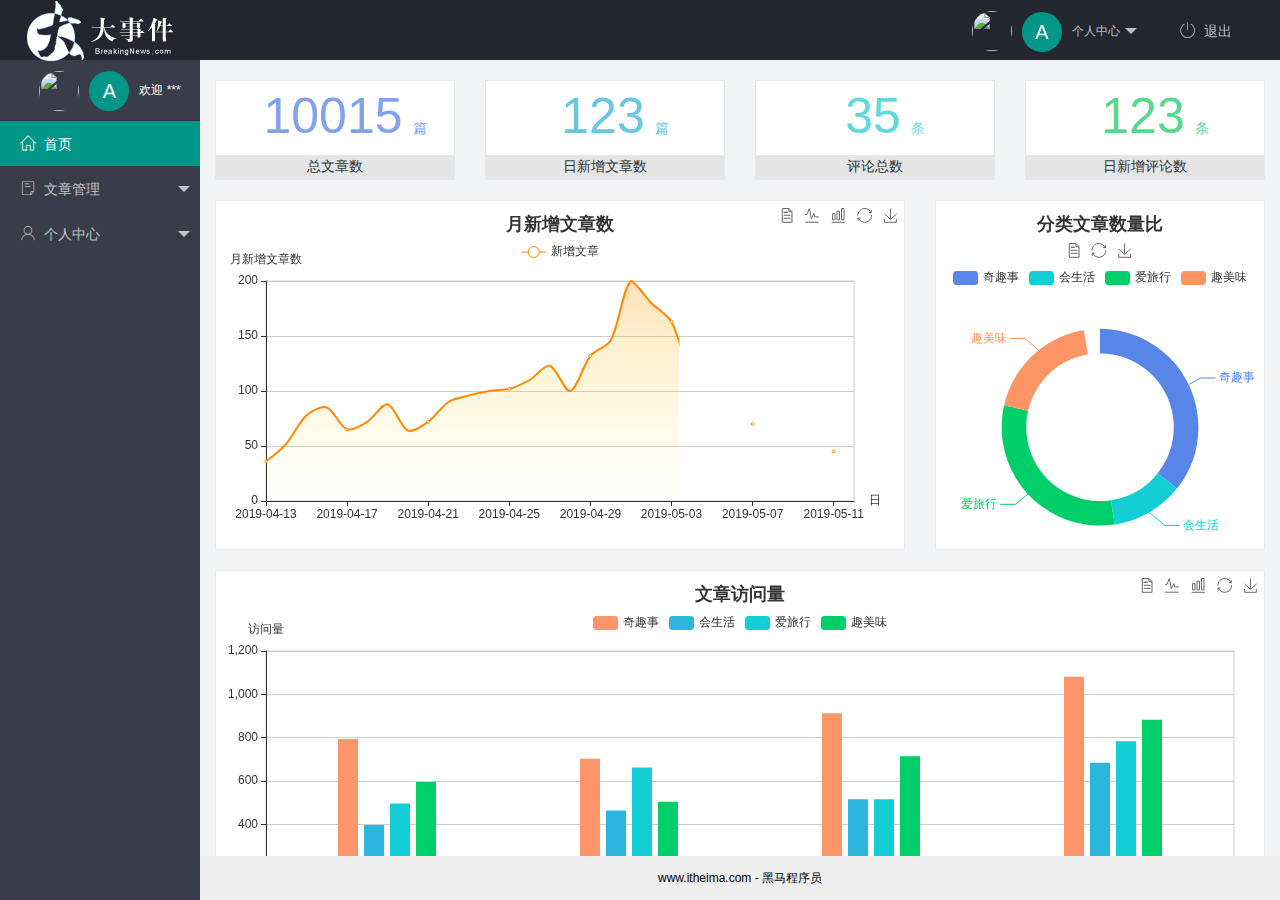
==== commit 21647252: "完成个人中心开发" ====
--- a/index.html
+++ b/index.html
@@ -28,9 +28,9 @@
                         <img src="//tva1.sinaimg.cn/crop.0.0.118.118.180/5db11ff4gw1e77d3nqrv8j203b03cweg.jpg" class="layui-nav-img"><span class="text-avatar">A</span>个人中心
                     </a>
                     <dl class="layui-nav-child">
-                        <dd><a href="">基本资料</a></dd>
-                        <dd><a href="">更换头像</a></dd>
-                        <dd><a href="">重置密码</a></dd>
+                        <dd><a href="user/user_info.html" target="fm">基本资料</a></dd>
+                        <dd><a href="user/user_avatar.html" target="fm">更换头像</a></dd>
+                        <dd><a href="user/user_pwd.html" target="fm">重置密码</a></dd>
                     </dl>
                 </li>
                 <li class="layui-nav-item" lay-header-event="menuRight" lay-unselect>
@@ -63,9 +63,9 @@
                     <li class="layui-nav-item">
                         <a href="javascript:;"><span class="iconfont icon-user"></span>个人中心</a>
                         <dl class="layui-nav-child">
-                            <dd><a href="javascript:;"><i class="layui-icon layui-icon-app"></i>基本资料</a></dd>
-                            <dd><a href="javascript:;"><i class="layui-icon layui-icon-app"></i>更换头像</a></dd>
-                            <dd><a href="javascript:;"><i class="layui-icon layui-icon-app"></i>重置密码</a></dd>
+                            <dd><a href="user/user_info.html" target="fm"><i class="layui-icon layui-icon-app"></i>基本资料</a></dd>
+                            <dd><a href="user/user_avatar.html" target="fm"><i class="layui-icon layui-icon-app"></i>更换头像</a></dd>
+                            <dd><a href="user/user_pwd.html" target="fm"><i class="layui-icon layui-icon-app"></i>重置密码</a></dd>
                         </dl>
                     </li>
                 </ul>
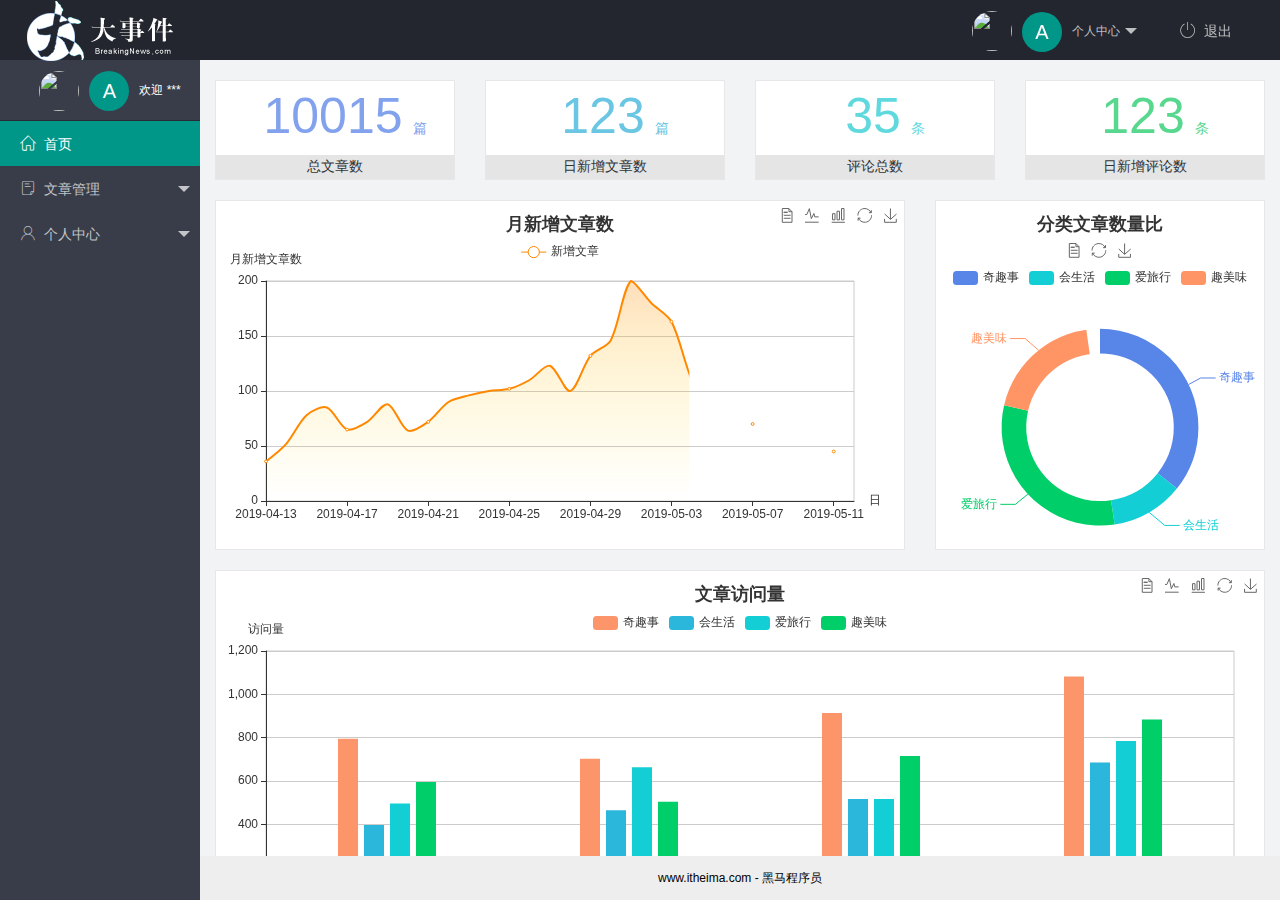
==== commit 1d2d79b3: "完成文章管理相关功能的开发" ====
--- a/index.html
+++ b/index.html
@@ -55,9 +55,9 @@
                     <li class="layui-nav-item">
                         <a class="" href="javascript:;"><span class="iconfont icon-16"></span>文章管理</a>
                         <dl class="layui-nav-child">
-                            <dd><a href="javascript:;"><i class="layui-icon layui-icon-app"></i>文章类别</a></dd>
-                            <dd><a href="javascript:;"><i class="layui-icon layui-icon-app"></i>文章列表</a></dd>
-                            <dd><a href="javascript:;"><i class="layui-icon layui-icon-app"></i>发布文章</a></dd>
+                            <dd><a href="article/art_cate.html" target="fm"><i class="layui-icon layui-icon-app"></i>文章类别</a></dd>
+                            <dd><a href="article/art_list.html" target="fm"><i class="layui-icon layui-icon-app"></i>文章列表</a></dd>
+                            <dd><a href="article/art_pub.html" target="fm"><i class="layui-icon layui-icon-app"></i>发布文章</a></dd>
                         </dl>
                     </li>
                     <li class="layui-nav-item">
